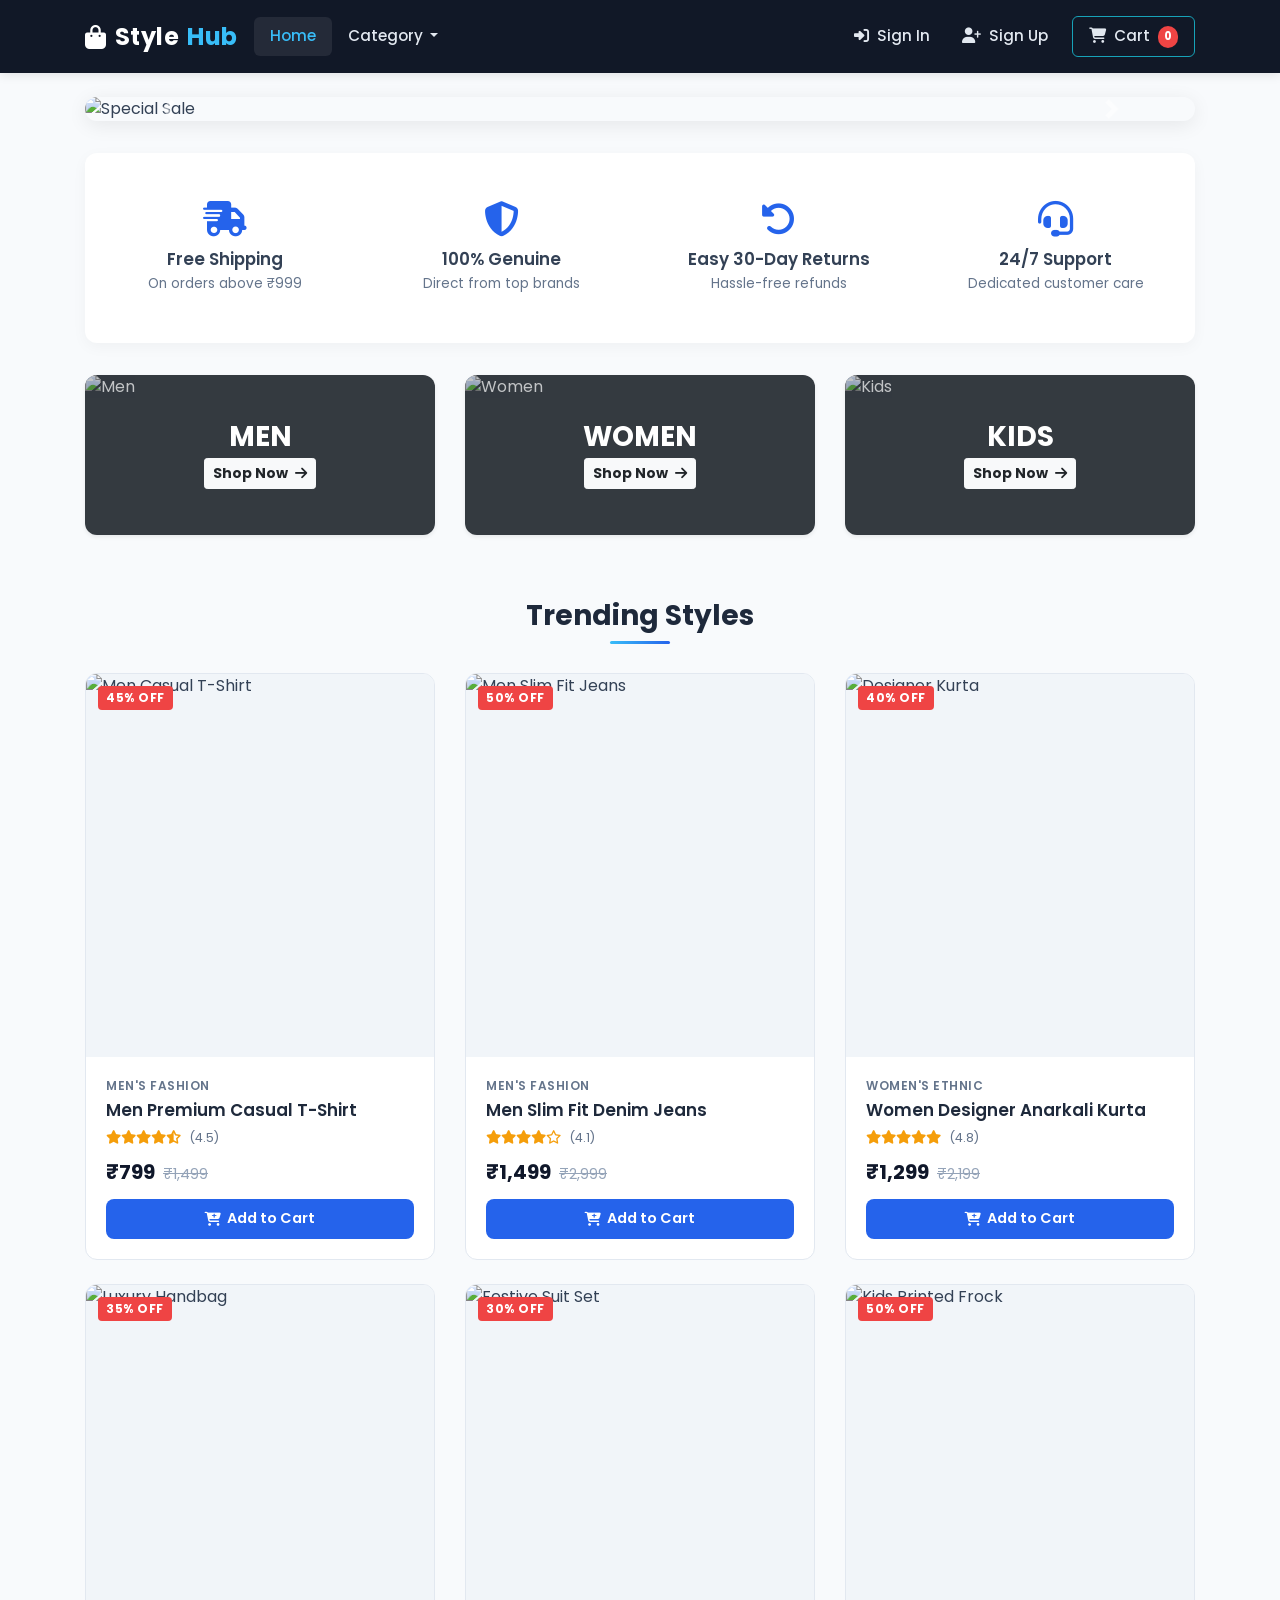
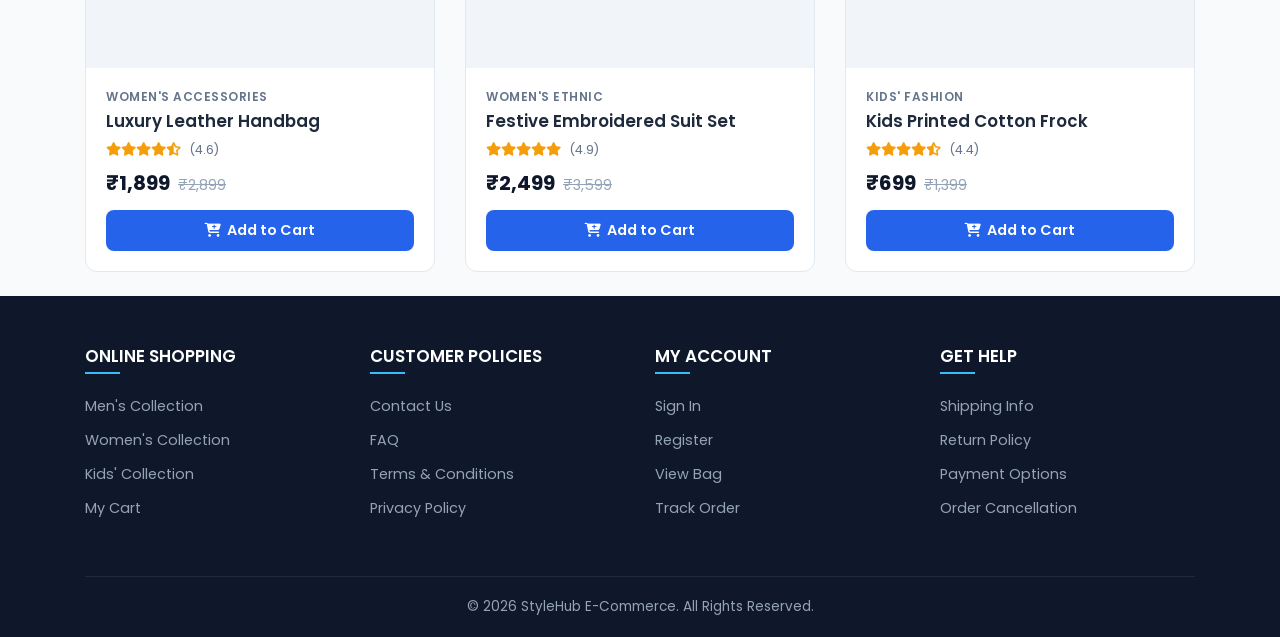
==== index.html @ 983b9513 "Fix e-commerce UI, responsive layout, navigation, modals, and add functional shopping cart" ====
<!DOCTYPE html>
<html lang="en">
<head>
  <meta charset="UTF-8">
  <meta http-equiv="X-UA-Compatible" content="IE=edge">
  <meta name="viewport" content="width=device-width, initial-scale=1.0">
  <title>StyleHub | Online Fashion Store</title>

  <!-- Google Fonts & Font Awesome -->
  <link href="https://fonts.googleapis.com/css2?family=Poppins:wght@300;400;500;600;700&display=swap" rel="stylesheet">
  <link rel="stylesheet" href="https://cdnjs.cloudflare.com/ajax/libs/font-awesome/6.4.0/css/all.min.css">
  
  <!-- Bootstrap 4 CSS -->
  <link rel="stylesheet" href="https://maxcdn.bootstrapcdn.com/bootstrap/4.5.2/css/bootstrap.min.css">
  
  <!-- Custom CSS -->
  <link rel="stylesheet" href="ecommerce.css">
</head>
<body>

  <!-- Navigation Bar -->
  <header>
    <nav class="navbar navbar-expand-lg navbar-dark bg-dark sticky-top">
      <div class="container">
        <a class="navbar-brand" href="index.html">
          <i class="fas fa-shopping-bag"></i> Style<span>Hub</span>
        </a>
        
        <button class="navbar-toggler" type="button" data-toggle="collapse" data-target="#collapsibleNavbar">
          <span class="navbar-toggler-icon"></span>
        </button>

        <div class="collapse navbar-collapse" id="collapsibleNavbar">
          <ul class="navbar-nav mr-auto">
            <li class="nav-item active">
              <a class="nav-link" href="index.html">Home</a>
            </li>
            <li class="nav-item dropdown">
              <a class="nav-link dropdown-toggle" href="#" id="categoryDropdown" role="button" data-toggle="dropdown" aria-haspopup="true" aria-expanded="false">
                Category
              </a>
              <div class="dropdown-menu" aria-labelledby="categoryDropdown">
                <a class="dropdown-item" href="men.html"><i class="fas fa-male mr-2"></i> Men's Collection</a>
                <a class="dropdown-item" href="women.html"><i class="fas fa-female mr-2"></i> Women's Collection</a>
                <a class="dropdown-item" href="kids.html"><i class="fas fa-child mr-2"></i> Kids' Collection</a>
              </div>
            </li>
          </ul>

          <ul class="navbar-nav ml-auto align-items-center" id="nav-auth-links">
            <li class="nav-item">
              <a class="nav-link" href="#" data-toggle="modal" data-target="#signInModal">
                <i class="fas fa-sign-in-alt mr-1"></i> Sign In
              </a>
            </li>
            <li class="nav-item">
              <a class="nav-link" href="#" data-toggle="modal" data-target="#signUpModal">
                <i class="fas fa-user-plus mr-1"></i> Sign Up
              </a>
            </li>
            <li class="nav-item">
              <a class="nav-link btn btn-outline-info text-white ml-lg-2 px-3 py-1" href="cart.html">
                <i class="fas fa-shopping-cart mr-1"></i> Cart
                <span class="cart-badge cart-badge-count">0</span>
              </a>
            </li>
          </ul>
        </div>
      </div>
    </nav>
  </header>

  <main class="container mt-4">
    <!-- Hero Carousel -->
    <div id="heroCarousel" class="carousel slide" data-ride="carousel" data-interval="3500">
      <ol class="carousel-indicators">
        <li data-target="#heroCarousel" data-slide-to="0" class="active"></li>
        <li data-target="#heroCarousel" data-slide-to="1"></li>
        <li data-target="#heroCarousel" data-slide-to="2"></li>
      </ol>
      <div class="carousel-inner">
        <div class="carousel-item active">
          <img src="https://images.puma.com/image/upload/q_auto,f_auto,w_1440/regional/~regional~IND~others~KOP~Sep+2022~Birthday+Bash+Final~Edited~MicrosoftTeams-image+%2830%29.png/fmt/jpg/fmt/png" class="d-block w-100" alt="Special Sale">
        </div>
        <div class="carousel-item">
          <img src="https://images.puma.com/image/upload/q_auto,f_auto,w_1440/regional/~regional~IND~others~KOP~Sep+2022~Birthday+Bash+Final~Edited~MicrosoftTeams-image+%2829%29.png/fmt/jpg/fmt/png" class="d-block w-100" alt="Athletic Fashion">
        </div>
        <div class="carousel-item">
          <img src="https://imagescdn.allensolly.com/img/app/shopmedia/production/2/2-40-11058.jpg?w=1903.75&auto=format" class="d-block w-100" alt="Trend Collection">
        </div>
      </div>
      <a class="carousel-control-prev" href="#heroCarousel" role="button" data-slide="prev">
        <span class="carousel-control-prev-icon" aria-hidden="true"></span>
        <span class="sr-only">Previous</span>
      </a>
      <a class="carousel-control-next" href="#heroCarousel" role="button" data-slide="next">
        <span class="carousel-control-next-icon" aria-hidden="true"></span>
        <span class="sr-only">Next</span>
      </a>
    </div>

    <!-- Value Propositions Banner -->
    <div class="features-section">
      <div class="row">
        <div class="col-md-3 col-6 feature-box">
          <i class="fas fa-truck-fast"></i>
          <h5>Free Shipping</h5>
          <p>On orders above ₹999</p>
        </div>
        <div class="col-md-3 col-6 feature-box">
          <i class="fas fa-shield-alt"></i>
          <h5>100% Genuine</h5>
          <p>Direct from top brands</p>
        </div>
        <div class="col-md-3 col-6 feature-box">
          <i class="fas fa-rotate-left"></i>
          <h5>Easy 30-Day Returns</h5>
          <p>Hassle-free refunds</p>
        </div>
        <div class="col-md-3 col-6 feature-box">
          <i class="fas fa-headset"></i>
          <h5>24/7 Support</h5>
          <p>Dedicated customer care</p>
        </div>
      </div>
    </div>

    <!-- Featured Categories Quick Nav -->
    <div class="row mb-5">
      <div class="col-md-4 mb-3">
        <a href="men.html" class="text-decoration-none">
          <div class="card bg-dark text-white border-0 shadow-sm overflow-hidden" style="border-radius: 12px; height: 160px;">
            <img src="https://assets.tatacliq.com/medias/sys_master/images/44162893086750.jpg" class="card-img" style="opacity: 0.7; height: 100%; object-fit: cover;" alt="Men">
            <div class="card-img-overlay d-flex flex-column justify-content-center align-items-center">
              <h3 class="card-title font-weight-bold mb-1">MEN</h3>
              <span class="btn btn-sm btn-light font-weight-bold">Shop Now <i class="fas fa-arrow-right ml-1"></i></span>
            </div>
          </div>
        </a>
      </div>
      <div class="col-md-4 mb-3">
        <a href="women.html" class="text-decoration-none">
          <div class="card bg-dark text-white border-0 shadow-sm overflow-hidden" style="border-radius: 12px; height: 160px;">
            <img src="https://assets.tatacliq.com/medias/sys_master/images/44163800596510.jpg" class="card-img" style="opacity: 0.7; height: 100%; object-fit: cover;" alt="Women">
            <div class="card-img-overlay d-flex flex-column justify-content-center align-items-center">
              <h3 class="card-title font-weight-bold mb-1">WOMEN</h3>
              <span class="btn btn-sm btn-light font-weight-bold">Shop Now <i class="fas fa-arrow-right ml-1"></i></span>
            </div>
          </div>
        </a>
      </div>
      <div class="col-md-4 mb-3">
        <a href="kids.html" class="text-decoration-none">
          <div class="card bg-dark text-white border-0 shadow-sm overflow-hidden" style="border-radius: 12px; height: 160px;">
            <img src="https://assets.tatacliq.com/medias/sys_master/images/33432657461278.jpg" class="card-img" style="opacity: 0.7; height: 100%; object-fit: cover;" alt="Kids">
            <div class="card-img-overlay d-flex flex-column justify-content-center align-items-center">
              <h3 class="card-title font-weight-bold mb-1">KIDS</h3>
              <span class="btn btn-sm btn-light font-weight-bold">Shop Now <i class="fas fa-arrow-right ml-1"></i></span>
            </div>
          </div>
        </a>
      </div>
    </div>

    <!-- Featured Products Section -->
    <h2 class="section-title">Trending Styles</h2>
    
    <div class="row">
      <!-- Product 1 -->
      <div class="col-xl-4 col-md-6 col-12 mb-4">
        <div class="product-card" data-id="p1" data-name="Men Premium Casual T-Shirt" data-price="799" data-category="Men's Wear" data-image="https://assets.tatacliq.com/medias/sys_master/images/44163887595550.jpg">
          <div class="product-img-wrap">
            <span class="discount-badge">45% OFF</span>
            <img src="https://assets.tatacliq.com/medias/sys_master/images/44163887595550.jpg" alt="Men Casual T-Shirt">
          </div>
          <div class="card-body">
            <div class="product-category">Men's Fashion</div>
            <h5 class="product-title">Men Premium Casual T-Shirt</h5>
            <div class="product-rating">
              <i class="fas fa-star"></i><i class="fas fa-star"></i><i class="fas fa-star"></i><i class="fas fa-star"></i><i class="fas fa-star-half-alt"></i>
              <span class="rating-count">(4.5)</span>
            </div>
            <div class="price-wrap">
              <span class="price-current">₹799</span>
              <span class="price-original">₹1,499</span>
            </div>
            <button class="btn-add-cart">
              <i class="fas fa-cart-plus"></i> Add to Cart
            </button>
          </div>
        </div>
      </div>

      <!-- Product 2 -->
      <div class="col-xl-4 col-md-6 col-12 mb-4">
        <div class="product-card" data-id="p2" data-name="Men Slim Fit Denim Jeans" data-price="1499" data-category="Men's Wear" data-image="https://assets.tatacliq.com/medias/sys_master/images/34539326275614.jpg">
          <div class="product-img-wrap">
            <span class="discount-badge">50% OFF</span>
            <img src="https://assets.tatacliq.com/medias/sys_master/images/34539326275614.jpg" alt="Men Slim Fit Jeans">
          </div>
          <div class="card-body">
            <div class="product-category">Men's Fashion</div>
            <h5 class="product-title">Men Slim Fit Denim Jeans</h5>
            <div class="product-rating">
              <i class="fas fa-star"></i><i class="fas fa-star"></i><i class="fas fa-star"></i><i class="fas fa-star"></i><i class="far fa-star"></i>
              <span class="rating-count">(4.1)</span>
            </div>
            <div class="price-wrap">
              <span class="price-current">₹1,499</span>
              <span class="price-original">₹2,999</span>
            </div>
            <button class="btn-add-cart">
              <i class="fas fa-cart-plus"></i> Add to Cart
            </button>
          </div>
        </div>
      </div>

      <!-- Product 3 -->
      <div class="col-xl-4 col-md-6 col-12 mb-4">
        <div class="product-card" data-id="p3" data-name="Women Designer Anarkali Kurta" data-price="1299" data-category="Women's Wear" data-image="https://assets.tatacliq.com/medias/sys_master/images/44144008265758.jpg">
          <div class="product-img-wrap">
            <span class="discount-badge">40% OFF</span>
            <img src="https://assets.tatacliq.com/medias/sys_master/images/44144008265758.jpg" alt="Designer Kurta">
          </div>
          <div class="card-body">
            <div class="product-category">Women's Ethnic</div>
            <h5 class="product-title">Women Designer Anarkali Kurta</h5>
            <div class="product-rating">
              <i class="fas fa-star"></i><i class="fas fa-star"></i><i class="fas fa-star"></i><i class="fas fa-star"></i><i class="fas fa-star"></i>
              <span class="rating-count">(4.8)</span>
            </div>
            <div class="price-wrap">
              <span class="price-current">₹1,299</span>
              <span class="price-original">₹2,199</span>
            </div>
            <button class="btn-add-cart">
              <i class="fas fa-cart-plus"></i> Add to Cart
            </button>
          </div>
        </div>
      </div>

      <!-- Product 4 -->
      <div class="col-xl-4 col-md-6 col-12 mb-4">
        <div class="product-card" data-id="p4" data-name="Luxury Leather Handbag" data-price="1899" data-category="Accessories" data-image="https://assets.tatacliq.com/medias/sys_master/images/44144009379870.jpg">
          <div class="product-img-wrap">
            <span class="discount-badge">35% OFF</span>
            <img src="https://assets.tatacliq.com/medias/sys_master/images/44144009379870.jpg" alt="Luxury Handbag">
          </div>
          <div class="card-body">
            <div class="product-category">Women's Accessories</div>
            <h5 class="product-title">Luxury Leather Handbag</h5>
            <div class="product-rating">
              <i class="fas fa-star"></i><i class="fas fa-star"></i><i class="fas fa-star"></i><i class="fas fa-star"></i><i class="fas fa-star-half-alt"></i>
              <span class="rating-count">(4.6)</span>
            </div>
            <div class="price-wrap">
              <span class="price-current">₹1,899</span>
              <span class="price-original">₹2,899</span>
            </div>
            <button class="btn-add-cart">
              <i class="fas fa-cart-plus"></i> Add to Cart
            </button>
          </div>
        </div>
      </div>

      <!-- Product 5 -->
      <div class="col-xl-4 col-md-6 col-12 mb-4">
        <div class="product-card" data-id="p5" data-name="Festive Embroidered Suit Set" data-price="2499" data-category="Women's Wear" data-image="https://assets.tatacliq.com/medias/sys_master/images/44144005677086.jpg">
          <div class="product-img-wrap">
            <span class="discount-badge">30% OFF</span>
            <img src="https://assets.tatacliq.com/medias/sys_master/images/44144005677086.jpg" alt="Festive Suit Set">
          </div>
          <div class="card-body">
            <div class="product-category">Women's Ethnic</div>
            <h5 class="product-title">Festive Embroidered Suit Set</h5>
            <div class="product-rating">
              <i class="fas fa-star"></i><i class="fas fa-star"></i><i class="fas fa-star"></i><i class="fas fa-star"></i><i class="fas fa-star"></i>
              <span class="rating-count">(4.9)</span>
            </div>
            <div class="price-wrap">
              <span class="price-current">₹2,499</span>
              <span class="price-original">₹3,599</span>
            </div>
            <button class="btn-add-cart">
              <i class="fas fa-cart-plus"></i> Add to Cart
            </button>
          </div>
        </div>
      </div>

      <!-- Product 6 -->
      <div class="col-xl-4 col-md-6 col-12 mb-4">
        <div class="product-card" data-id="p6" data-name="Kids Printed Cotton Frock" data-price="699" data-category="Kids' Wear" data-image="https://assets.tatacliq.com/medias/sys_master/images/33432658640926.jpeg">
          <div class="product-img-wrap">
            <span class="discount-badge">50% OFF</span>
            <img src="https://assets.tatacliq.com/medias/sys_master/images/33432658640926.jpeg" alt="Kids Printed Frock">
          </div>
          <div class="card-body">
            <div class="product-category">Kids' Fashion</div>
            <h5 class="product-title">Kids Printed Cotton Frock</h5>
            <div class="product-rating">
              <i class="fas fa-star"></i><i class="fas fa-star"></i><i class="fas fa-star"></i><i class="fas fa-star"></i><i class="fas fa-star-half-alt"></i>
              <span class="rating-count">(4.4)</span>
            </div>
            <div class="price-wrap">
              <span class="price-current">₹699</span>
              <span class="price-original">₹1,399</span>
            </div>
            <button class="btn-add-cart">
              <i class="fas fa-cart-plus"></i> Add to Cart
            </button>
          </div>
        </div>
      </div>
    </div>
  </main>

  <!-- Sign In Modal -->
  <div class="modal fade" id="signInModal" tabindex="-1" role="dialog" aria-labelledby="signInModalLabel" aria-hidden="true">
    <div class="modal-dialog modal-dialog-centered" role="document">
      <div class="modal-content">
        <div class="modal-header">
          <h5 class="modal-title" id="signInModalLabel"><i class="fas fa-user-lock mr-2"></i>Sign In to StyleHub</h5>
          <button type="button" class="close text-white" data-dismiss="modal" aria-label="Close">
            <span aria-hidden="true">&times;</span>
          </button>
        </div>
        <div class="modal-body">
          <form onsubmit="handleSignIn(event)">
            <div class="form-group">
              <label for="signInEmail" class="font-weight-500">Email Address</label>
              <input type="email" class="form-control" id="signInEmail" placeholder="Enter your email" required>
            </div>
            <div class="form-group">
              <label for="signInPassword" class="font-weight-500">Password</label>
              <input type="password" class="form-control" id="signInPassword" placeholder="Enter password" required>
            </div>
            <button type="submit" class="btn btn-primary btn-block font-weight-bold py-2 mt-4">
              Sign In
            </button>
          </form>
        </div>
        <div class="modal-footer justify-content-center">
          <p class="mb-0 text-muted small">Don't have an account? <a href="#" data-dismiss="modal" data-toggle="modal" data-target="#signUpModal">Sign Up</a></p>
        </div>
      </div>
    </div>
  </div>

  <!-- Sign Up Modal -->
  <div class="modal fade" id="signUpModal" tabindex="-1" role="dialog" aria-labelledby="signUpModalLabel" aria-hidden="true">
    <div class="modal-dialog modal-dialog-centered" role="document">
      <div class="modal-content">
        <div class="modal-header">
          <h5 class="modal-title" id="signUpModalLabel"><i class="fas fa-user-plus mr-2"></i>Create StyleHub Account</h5>
          <button type="button" class="close text-white" data-dismiss="modal" aria-label="Close">
            <span aria-hidden="true">&times;</span>
          </button>
        </div>
        <div class="modal-body">
          <form onsubmit="handleSignUp(event)">
            <div class="form-group">
              <label for="signUpName" class="font-weight-500">Full Name</label>
              <input type="text" class="form-control" id="signUpName" placeholder="Enter your full name" required>
            </div>
            <div class="form-group">
              <label for="signUpEmail" class="font-weight-500">Email Address</label>
              <input type="email" class="form-control" id="signUpEmail" placeholder="Enter your email" required>
            </div>
            <div class="form-group">
              <label for="signUpPassword" class="font-weight-500">Password</label>
              <input type="password" class="form-control" id="signUpPassword" placeholder="Create password" required>
            </div>
            <button type="submit" class="btn btn-primary btn-block font-weight-bold py-2 mt-4">
              Create Account
            </button>
          </form>
        </div>
        <div class="modal-footer justify-content-center">
          <p class="mb-0 text-muted small">Already have an account? <a href="#" data-dismiss="modal" data-toggle="modal" data-target="#signInModal">Sign In</a></p>
        </div>
      </div>
    </div>
  </div>

  <!-- Footer -->
  <footer class="footer">
    <div class="container">
      <div class="row">
        <div class="col-lg-3 col-md-6 footer-col">
          <h4>ONLINE SHOPPING</h4>
          <ul>
            <li><a href="men.html">Men's Collection</a></li>
            <li><a href="women.html">Women's Collection</a></li>
            <li><a href="kids.html">Kids' Collection</a></li>
            <li><a href="cart.html">My Cart</a></li>
          </ul>
        </div>
        <div class="col-lg-3 col-md-6 footer-col">
          <h4>CUSTOMER POLICIES</h4>
          <ul>
            <li><a href="#">Contact Us</a></li>
            <li><a href="#">FAQ</a></li>
            <li><a href="#">Terms & Conditions</a></li>
            <li><a href="#">Privacy Policy</a></li>
          </ul>
        </div>
        <div class="col-lg-3 col-md-6 footer-col">
          <h4>MY ACCOUNT</h4>
          <ul>
            <li><a href="#" data-toggle="modal" data-target="#signInModal">Sign In</a></li>
            <li><a href="#" data-toggle="modal" data-target="#signUpModal">Register</a></li>
            <li><a href="cart.html">View Bag</a></li>
            <li><a href="#">Track Order</a></li>
          </ul>
        </div>
        <div class="col-lg-3 col-md-6 footer-col">
          <h4>GET HELP</h4>
          <ul>
            <li><a href="#">Shipping Info</a></li>
            <li><a href="#">Return Policy</a></li>
            <li><a href="#">Payment Options</a></li>
            <li><a href="#">Order Cancellation</a></li>
          </ul>
        </div>
      </div>
      <div class="footer-bottom">
        <p class="mb-0">&copy; 2026 StyleHub E-Commerce. All Rights Reserved.</p>
      </div>
    </div>
  </footer>

  <!-- Scripts -->
  <script src="https://ajax.googleapis.com/ajax/libs/jquery/3.5.1/jquery.min.js"></script>
  <script src="https://cdnjs.cloudflare.com/ajax/libs/popper.js/1.16.0/umd/popper.min.js"></script>
  <script src="https://maxcdn.bootstrapcdn.com/bootstrap/4.5.2/js/bootstrap.min.js"></script>
  <script src="ecommerce.js"></script>
</body>
</html>
---- ecommerce.css ----
/* Google Fonts */
@import url('https://fonts.googleapis.com/css2?family=Poppins:wght@300;400;500;600;700&display=swap');

:root {
    --primary: #1e293b;
    --primary-hover: #0f172a;
    --accent: #2563eb;
    --accent-hover: #1d4ed8;
    --secondary: #64748b;
    --light-bg: #f8fafc;
    --card-border: #e2e8f0;
    --success: #10b981;
    --danger: #ef4444;
    --warning: #f59e0b;
}

* {
    margin: 0;
    padding: 0;
    box-sizing: border-box;
}

body {
    font-family: 'Poppins', sans-serif;
    background-color: var(--light-bg);
    color: #334155;
    min-height: 100vh;
    display: flex;
    flex-direction: column;
}

main {
    flex: 1 0 auto;
}

/* Navbar */
.navbar {
    padding: 0.85rem 1.5rem;
    box-shadow: 0 2px 10px rgba(0, 0, 0, 0.1);
    background-color: #111827 !important;
}

.navbar-brand {
    font-weight: 700;
    font-size: 1.5rem;
    letter-spacing: 0.5px;
    color: #ffffff !important;
    display: flex;
    align-items: center;
    gap: 8px;
}

.navbar-brand span {
    color: #38bdf8;
}

.navbar-nav .nav-link {
    font-size: 0.95rem;
    font-weight: 500;
    padding: 0.5rem 1rem !important;
    border-radius: 6px;
    transition: all 0.2s ease-in-out;
    color: #e2e8f0 !important;
}

.navbar-nav .nav-link:hover,
.navbar-nav .nav-item.active .nav-link {
    color: #38bdf8 !important;
    background-color: rgba(255, 255, 255, 0.08);
}

.dropdown-menu {
    border: none;
    box-shadow: 0 10px 25px rgba(0, 0, 0, 0.15);
    border-radius: 8px;
    padding: 0.5rem 0;
}

.dropdown-item {
    font-weight: 500;
    padding: 0.6rem 1.5rem;
    transition: background 0.2s;
}

.dropdown-item:hover {
    background-color: #f1f5f9;
    color: var(--accent);
}

/* Cart Badge */
.cart-badge {
    background-color: #ef4444;
    color: white;
    font-size: 0.72rem;
    font-weight: 700;
    padding: 2px 6px;
    border-radius: 50px;
    margin-left: 4px;
    vertical-align: middle;
}

/* Hero Carousel */
.carousel {
    border-radius: 12px;
    overflow: hidden;
    box-shadow: 0 4px 20px rgba(0, 0, 0, 0.08);
    margin-bottom: 2rem;
}

.carousel-inner img {
    width: 100%;
    max-height: 480px;
    object-fit: cover;
}

/* Section Titles */
.section-title {
    font-weight: 700;
    font-size: 1.75rem;
    color: var(--primary);
    position: relative;
    padding-bottom: 12px;
    margin-bottom: 1.8rem;
    text-align: center;
}

.section-title::after {
    content: '';
    position: absolute;
    bottom: 0;
    left: 50%;
    transform: translateX(-50%);
    width: 60px;
    height: 3px;
    background: linear-gradient(90deg, #38bdf8, var(--accent));
    border-radius: 2px;
}

/* Category Banner */
.category-banner {
    border-radius: 12px;
    overflow: hidden;
    margin-bottom: 2rem;
    box-shadow: 0 4px 15px rgba(0, 0, 0, 0.06);
}

.category-banner img {
    width: 100%;
    max-height: 360px;
    object-fit: cover;
}

/* Product Cards */
.product-card {
    background: #ffffff;
    border-radius: 12px;
    border: 1px solid var(--card-border);
    overflow: hidden;
    transition: all 0.3s cubic-bezier(0.165, 0.84, 0.44, 1);
    height: 100%;
    display: flex;
    flex-direction: column;
    position: relative;
}

.product-card:hover {
    transform: translateY(-6px);
    box-shadow: 0 12px 28px rgba(0, 0, 0, 0.1);
    border-color: #cbd5e1;
}

.product-img-wrap {
    position: relative;
    width: 100%;
    padding-top: 110%;
    overflow: hidden;
    background-color: #f1f5f9;
}

.product-img-wrap img {
    position: absolute;
    top: 0;
    left: 0;
    width: 100%;
    height: 100%;
    object-fit: cover;
    transition: transform 0.4s ease;
}

.product-card:hover .product-img-wrap img {
    transform: scale(1.05);
}

.discount-badge {
    position: absolute;
    top: 12px;
    left: 12px;
    background-color: var(--danger);
    color: white;
    font-size: 0.75rem;
    font-weight: 700;
    padding: 3px 8px;
    border-radius: 4px;
    text-transform: uppercase;
    letter-spacing: 0.5px;
    z-index: 2;
}

.product-card .card-body {
    padding: 1.25rem;
    display: flex;
    flex-direction: column;
    flex-grow: 1;
}

.product-category {
    font-size: 0.75rem;
    color: var(--secondary);
    text-transform: uppercase;
    font-weight: 600;
    letter-spacing: 0.5px;
    margin-bottom: 4px;
}

.product-title {
    font-size: 1.05rem;
    font-weight: 600;
    color: #1e293b;
    margin-bottom: 6px;
    line-height: 1.4;
    white-space: nowrap;
    overflow: hidden;
    text-overflow: ellipsis;
}

.product-rating {
    font-size: 0.85rem;
    color: #f59e0b;
    margin-bottom: 8px;
}

.product-rating .rating-count {
    color: var(--secondary);
    font-size: 0.8rem;
    margin-left: 4px;
}

.price-wrap {
    display: flex;
    align-items: baseline;
    gap: 8px;
    margin-top: auto;
    margin-bottom: 12px;
}

.price-current {
    font-size: 1.25rem;
    font-weight: 700;
    color: #0f172a;
}

.price-original {
    font-size: 0.9rem;
    color: #94a3b8;
    text-decoration: line-through;
}

.btn-add-cart {
    background-color: var(--accent);
    color: white;
    border: none;
    border-radius: 8px;
    padding: 0.6rem 1rem;
    font-weight: 600;
    font-size: 0.9rem;
    transition: all 0.2s ease;
    width: 100%;
    display: flex;
    align-items: center;
    justify-content: center;
    gap: 6px;
}

.btn-add-cart:hover {
    background-color: var(--accent-hover);
    color: white;
    transform: translateY(-1px);
}

.btn-add-cart.added {
    background-color: var(--success);
}

/* Features Banner */
.features-section {
    background: white;
    border-radius: 12px;
    padding: 2rem 1rem;
    margin: 2rem 0;
    box-shadow: 0 4px 15px rgba(0, 0, 0, 0.04);
}

.feature-box {
    text-align: center;
    padding: 1rem;
}

.feature-box i {
    font-size: 2.2rem;
    color: var(--accent);
    margin-bottom: 0.8rem;
}

.feature-box h5 {
    font-weight: 600;
    font-size: 1.05rem;
    margin-bottom: 0.3rem;
}

.feature-box p {
    font-size: 0.85rem;
    color: var(--secondary);
    margin-bottom: 0;
}

/* Cart Page Styles */
.cart-container {
    max-width: 1140px;
    margin: 2rem auto;
    padding: 0 15px;
}

.cart-item-card {
    background: white;
    border-radius: 10px;
    border: 1px solid var(--card-border);
    padding: 1rem;
    margin-bottom: 1rem;
    display: flex;
    align-items: center;
    gap: 1.2rem;
    transition: box-shadow 0.2s;
}

.cart-item-card:hover {
    box-shadow: 0 4px 12px rgba(0, 0, 0, 0.05);
}

.cart-item-img {
    width: 90px;
    height: 90px;
    border-radius: 8px;
    object-fit: cover;
    flex-shrink: 0;
}

.cart-item-info {
    flex-grow: 1;
}

.cart-item-title {
    font-weight: 600;
    font-size: 1.05rem;
    margin-bottom: 4px;
}

.cart-item-price {
    font-weight: 700;
    color: var(--accent);
}

.quantity-controls {
    display: flex;
    align-items: center;
    gap: 8px;
    margin-top: 6px;
}

.quantity-btn {
    width: 28px;
    height: 28px;
    border-radius: 6px;
    border: 1px solid var(--card-border);
    background: #f8fafc;
    font-weight: 600;
    display: flex;
    align-items: center;
    justify-content: center;
    cursor: pointer;
    transition: all 0.2s;
}

.quantity-btn:hover {
    background: #e2e8f0;
}

.quantity-val {
    font-weight: 600;
    min-width: 24px;
    text-align: center;
}

.btn-remove-item {
    color: var(--danger);
    background: none;
    border: none;
    cursor: pointer;
    font-size: 1.1rem;
    padding: 6px;
    border-radius: 6px;
    transition: background 0.2s;
}

.btn-remove-item:hover {
    background: #fee2e2;
}

.order-summary-card {
    background: white;
    border-radius: 10px;
    border: 1px solid var(--card-border);
    padding: 1.5rem;
    position: sticky;
    top: 20px;
}

.order-summary-row {
    display: flex;
    justify-content: space-between;
    margin-bottom: 0.75rem;
    font-size: 0.95rem;
    color: #475569;
}

.order-summary-row.total-row {
    font-weight: 700;
    font-size: 1.2rem;
    color: #0f172a;
    border-top: 1px dashed var(--card-border);
    padding-top: 0.75rem;
    margin-top: 0.75rem;
}

.btn-checkout {
    background: linear-gradient(135deg, #2563eb, #1d4ed8);
    color: white;
    font-weight: 600;
    border-radius: 8px;
    padding: 0.8rem;
    width: 100%;
    border: none;
    margin-top: 1rem;
    transition: opacity 0.2s;
}

.btn-checkout:hover {
    opacity: 0.95;
    color: white;
}

/* Empty Cart State */
.empty-cart-box {
    background-color: #ffffff;
    border-radius: 16px;
    padding: 3rem 1.5rem;
    text-align: center;
    box-shadow: 0 4px 20px rgba(0, 0, 0, 0.05);
    max-width: 600px;
    margin: 2rem auto;
}

.empty-cart-box img {
    width: 140px;
    margin-bottom: 1.5rem;
    opacity: 0.85;
}

.empty-cart-box h3 {
    font-weight: 700;
    color: #1e293b;
    margin-bottom: 0.5rem;
}

.empty-cart-box p {
    color: var(--secondary);
    margin-bottom: 1.5rem;
}

/* Modals */
.modal-content {
    border-radius: 12px;
    border: none;
    box-shadow: 0 15px 35px rgba(0, 0, 0, 0.2);
    overflow: hidden;
}

.modal-header {
    background: linear-gradient(135deg, #111827, #1e293b);
    color: white;
    padding: 1.25rem 1.5rem;
    border-bottom: none;
}

.modal-header .modal-title {
    font-weight: 600;
    font-size: 1.2rem;
}

.modal-header .close {
    color: white;
    text-shadow: none;
    opacity: 0.8;
}

.modal-header .close:hover {
    opacity: 1;
}

.modal-body {
    padding: 1.75rem 1.5rem;
}

.modal-body .form-control {
    border-radius: 8px;
    padding: 0.65rem 0.9rem;
    font-size: 0.92rem;
    border: 1px solid #cbd5e1;
}

.modal-body .form-control:focus {
    border-color: var(--accent);
    box-shadow: 0 0 0 3px rgba(37, 99, 235, 0.15);
}

.modal-footer {
    border-top: 1px solid #f1f5f9;
    padding: 0.85rem 1.5rem;
}

/* Toast Notifications */
.custom-toast {
    position: fixed;
    bottom: 24px;
    right: 24px;
    background: #111827;
    color: white;
    padding: 12px 20px;
    border-radius: 8px;
    box-shadow: 0 8px 25px rgba(0, 0, 0, 0.25);
    display: flex;
    align-items: center;
    gap: 10px;
    z-index: 9999;
    opacity: 0;
    transform: translateY(20px);
    transition: all 0.3s ease;
    pointer-events: none;
}

.custom-toast.show {
    opacity: 1;
    transform: translateY(0);
}

/* Footer */
footer {
    background-color: #0f172a;
    color: #94a3b8;
    padding: 50px 0 20px 0;
    margin-top: auto;
}

.footer-col h4 {
    font-size: 1.05rem;
    color: #ffffff;
    font-weight: 600;
    margin-bottom: 20px;
    position: relative;
    padding-bottom: 8px;
}

.footer-col h4::after {
    content: '';
    position: absolute;
    left: 0;
    bottom: 0;
    width: 35px;
    height: 2px;
    background-color: #38bdf8;
}

.footer-col ul {
    list-style: none;
    padding-left: 0;
}

.footer-col ul li {
    margin-bottom: 10px;
}

.footer-col ul li a {
    font-size: 0.9rem;
    color: #94a3b8;
    text-decoration: none;
    transition: color 0.2s, padding-left 0.2s;
    display: inline-block;
}

.footer-col ul li a:hover {
    color: #38bdf8;
    padding-left: 4px;
}

.footer-bottom {
    border-top: 1px solid rgba(255, 255, 255, 0.08);
    margin-top: 40px;
    padding-top: 20px;
    text-align: center;
    font-size: 0.85rem;
}

/* Responsive adjustments */
@media (max-width: 991px) {
    .order-summary-card {
        margin-top: 2rem;
    }
}

@media (max-width: 767px) {
    .footer-col {
        margin-bottom: 30px;
    }
    .carousel-inner img {
        max-height: 260px;
    }
    .category-banner img {
        max-height: 200px;
    }
}
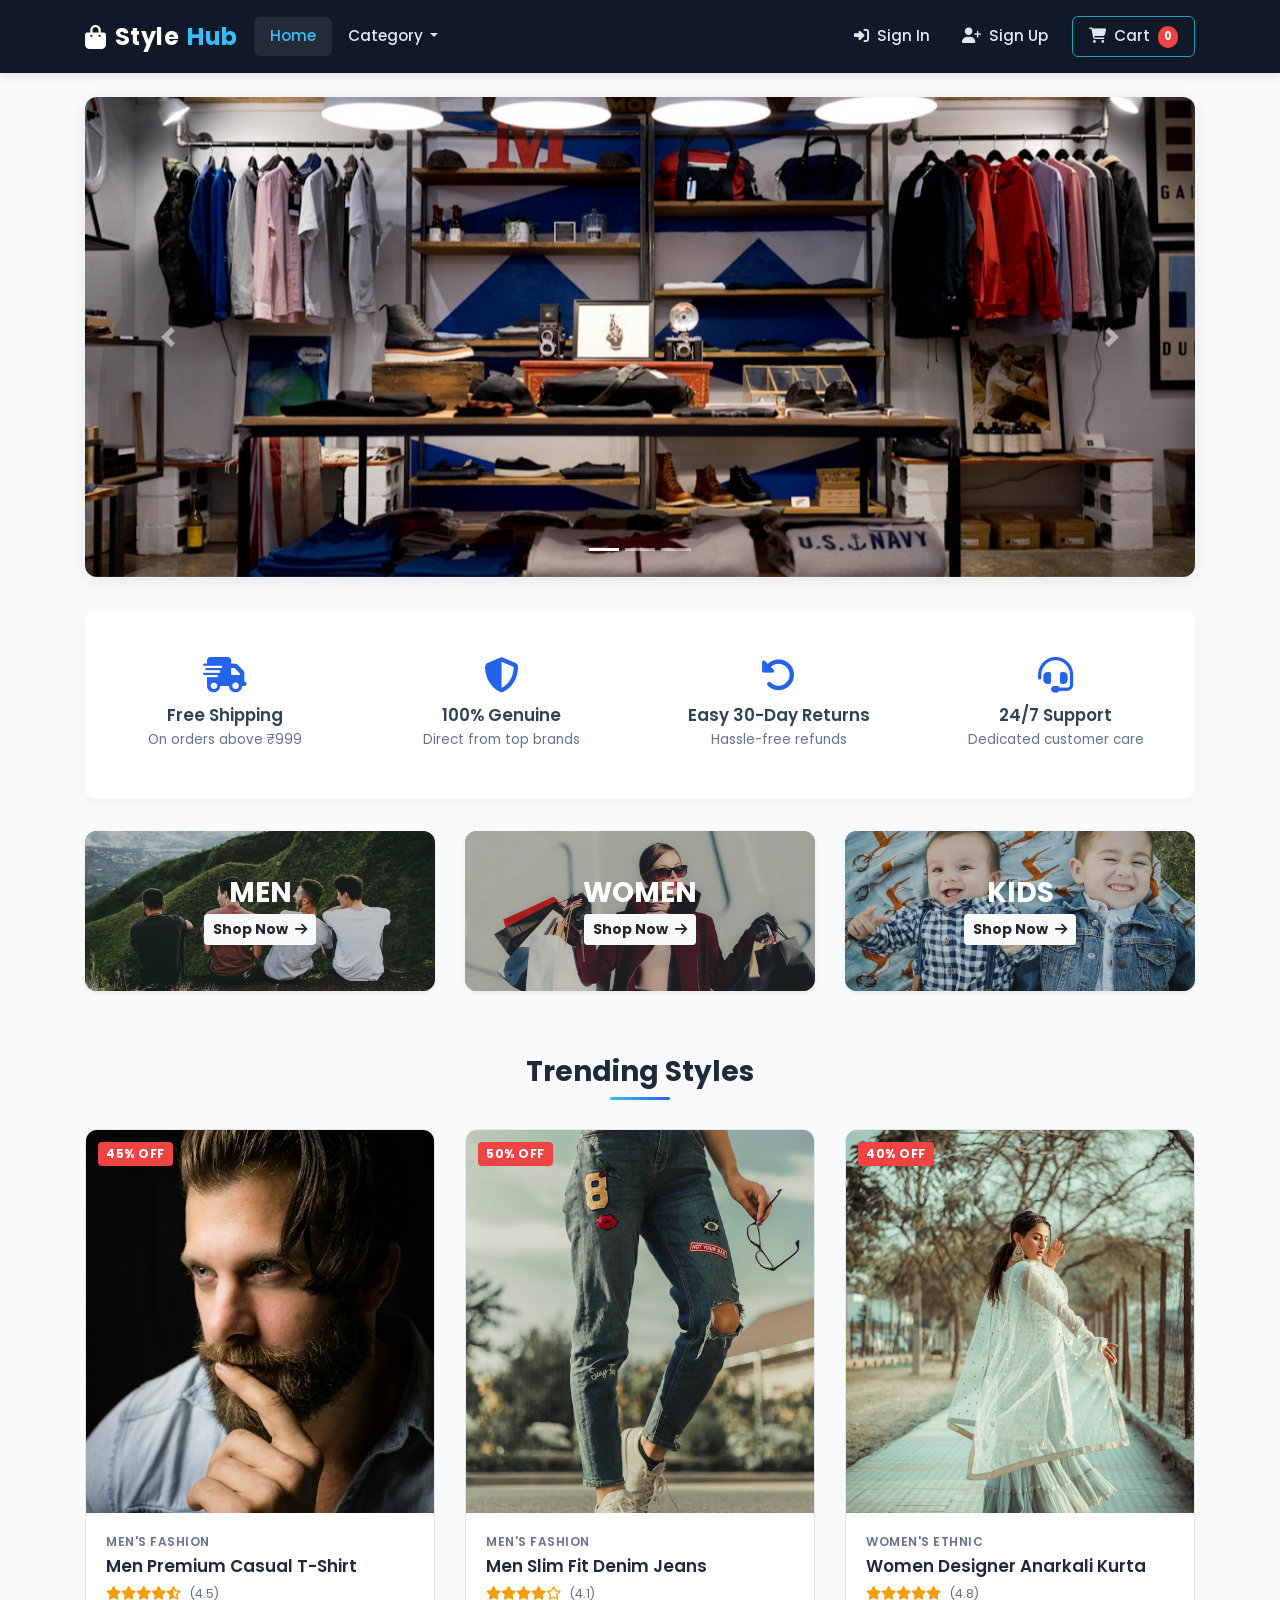
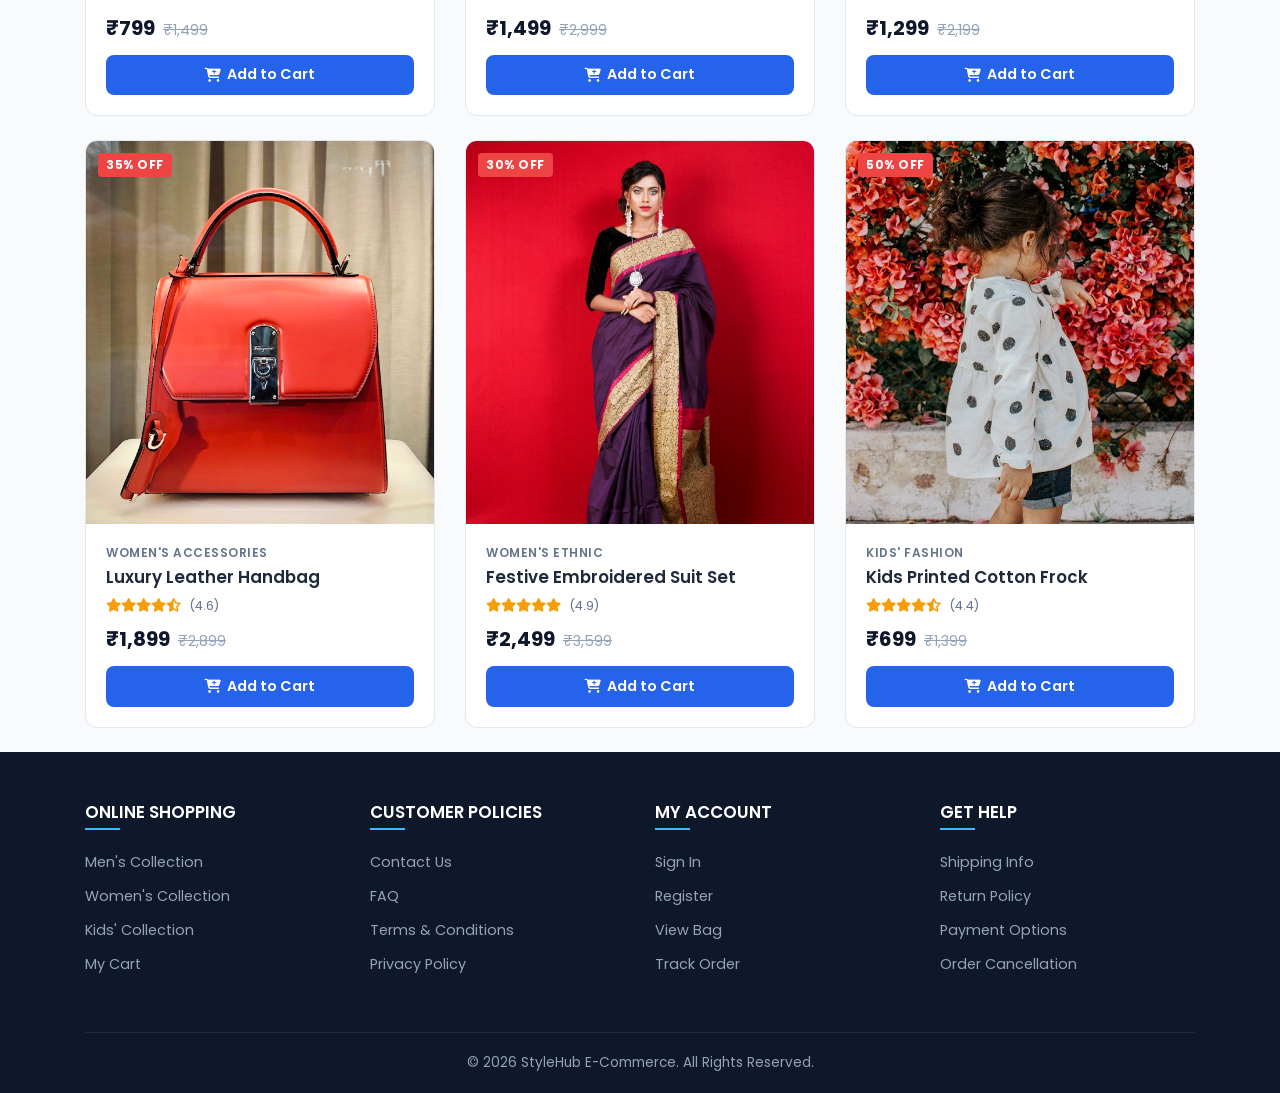
==== commit 27ba7aaf: "Add high quality local images and update all image references" ====
--- a/index.html
+++ b/index.html
@@ -80,13 +80,13 @@
       </ol>
       <div class="carousel-inner">
         <div class="carousel-item active">
-          <img src="https://images.puma.com/image/upload/q_auto,f_auto,w_1440/regional/~regional~IND~others~KOP~Sep+2022~Birthday+Bash+Final~Edited~MicrosoftTeams-image+%2830%29.png/fmt/jpg/fmt/png" class="d-block w-100" alt="Special Sale">
+          <img src="images/banner1.jpg" class="d-block w-100" alt="Special Sale">
         </div>
         <div class="carousel-item">
-          <img src="https://images.puma.com/image/upload/q_auto,f_auto,w_1440/regional/~regional~IND~others~KOP~Sep+2022~Birthday+Bash+Final~Edited~MicrosoftTeams-image+%2829%29.png/fmt/jpg/fmt/png" class="d-block w-100" alt="Athletic Fashion">
+          <img src="images/banner2.jpg" class="d-block w-100" alt="Athletic Fashion">
         </div>
         <div class="carousel-item">
-          <img src="https://imagescdn.allensolly.com/img/app/shopmedia/production/2/2-40-11058.jpg?w=1903.75&auto=format" class="d-block w-100" alt="Trend Collection">
+          <img src="images/banner3.jpg" class="d-block w-100" alt="Trend Collection">
         </div>
       </div>
       <a class="carousel-control-prev" href="#heroCarousel" role="button" data-slide="prev">
@@ -130,7 +130,7 @@
       <div class="col-md-4 mb-3">
         <a href="men.html" class="text-decoration-none">
           <div class="card bg-dark text-white border-0 shadow-sm overflow-hidden" style="border-radius: 12px; height: 160px;">
-            <img src="https://assets.tatacliq.com/medias/sys_master/images/44162893086750.jpg" class="card-img" style="opacity: 0.7; height: 100%; object-fit: cover;" alt="Men">
+            <img src="images/men_banner.jpg" class="card-img" style="opacity: 0.7; height: 100%; object-fit: cover;" alt="Men">
             <div class="card-img-overlay d-flex flex-column justify-content-center align-items-center">
               <h3 class="card-title font-weight-bold mb-1">MEN</h3>
               <span class="btn btn-sm btn-light font-weight-bold">Shop Now <i class="fas fa-arrow-right ml-1"></i></span>
@@ -141,7 +141,7 @@
       <div class="col-md-4 mb-3">
         <a href="women.html" class="text-decoration-none">
           <div class="card bg-dark text-white border-0 shadow-sm overflow-hidden" style="border-radius: 12px; height: 160px;">
-            <img src="https://assets.tatacliq.com/medias/sys_master/images/44163800596510.jpg" class="card-img" style="opacity: 0.7; height: 100%; object-fit: cover;" alt="Women">
+            <img src="images/women_banner.jpg" class="card-img" style="opacity: 0.7; height: 100%; object-fit: cover;" alt="Women">
             <div class="card-img-overlay d-flex flex-column justify-content-center align-items-center">
               <h3 class="card-title font-weight-bold mb-1">WOMEN</h3>
               <span class="btn btn-sm btn-light font-weight-bold">Shop Now <i class="fas fa-arrow-right ml-1"></i></span>
@@ -152,7 +152,7 @@
       <div class="col-md-4 mb-3">
         <a href="kids.html" class="text-decoration-none">
           <div class="card bg-dark text-white border-0 shadow-sm overflow-hidden" style="border-radius: 12px; height: 160px;">
-            <img src="https://assets.tatacliq.com/medias/sys_master/images/33432657461278.jpg" class="card-img" style="opacity: 0.7; height: 100%; object-fit: cover;" alt="Kids">
+            <img src="images/kids_banner.jpg" class="card-img" style="opacity: 0.7; height: 100%; object-fit: cover;" alt="Kids">
             <div class="card-img-overlay d-flex flex-column justify-content-center align-items-center">
               <h3 class="card-title font-weight-bold mb-1">KIDS</h3>
               <span class="btn btn-sm btn-light font-weight-bold">Shop Now <i class="fas fa-arrow-right ml-1"></i></span>
@@ -168,10 +168,10 @@
     <div class="row">
       <!-- Product 1 -->
       <div class="col-xl-4 col-md-6 col-12 mb-4">
-        <div class="product-card" data-id="p1" data-name="Men Premium Casual T-Shirt" data-price="799" data-category="Men's Wear" data-image="https://assets.tatacliq.com/medias/sys_master/images/44163887595550.jpg">
+        <div class="product-card" data-id="p1" data-name="Men Premium Casual T-Shirt" data-price="799" data-category="Men's Wear" data-image="images/men1.jpg">
           <div class="product-img-wrap">
             <span class="discount-badge">45% OFF</span>
-            <img src="https://assets.tatacliq.com/medias/sys_master/images/44163887595550.jpg" alt="Men Casual T-Shirt">
+            <img src="images/men1.jpg" alt="Men Casual T-Shirt">
           </div>
           <div class="card-body">
             <div class="product-category">Men's Fashion</div>
@@ -193,10 +193,10 @@
 
       <!-- Product 2 -->
       <div class="col-xl-4 col-md-6 col-12 mb-4">
-        <div class="product-card" data-id="p2" data-name="Men Slim Fit Denim Jeans" data-price="1499" data-category="Men's Wear" data-image="https://assets.tatacliq.com/medias/sys_master/images/34539326275614.jpg">
+        <div class="product-card" data-id="p2" data-name="Men Slim Fit Denim Jeans" data-price="1499" data-category="Men's Wear" data-image="images/men2.jpg">
           <div class="product-img-wrap">
             <span class="discount-badge">50% OFF</span>
-            <img src="https://assets.tatacliq.com/medias/sys_master/images/34539326275614.jpg" alt="Men Slim Fit Jeans">
+            <img src="images/men2.jpg" alt="Men Slim Fit Jeans">
           </div>
           <div class="card-body">
             <div class="product-category">Men's Fashion</div>
@@ -218,10 +218,10 @@
 
       <!-- Product 3 -->
       <div class="col-xl-4 col-md-6 col-12 mb-4">
-        <div class="product-card" data-id="p3" data-name="Women Designer Anarkali Kurta" data-price="1299" data-category="Women's Wear" data-image="https://assets.tatacliq.com/medias/sys_master/images/44144008265758.jpg">
+        <div class="product-card" data-id="p3" data-name="Women Designer Anarkali Kurta" data-price="1299" data-category="Women's Wear" data-image="images/women1.jpg">
           <div class="product-img-wrap">
             <span class="discount-badge">40% OFF</span>
-            <img src="https://assets.tatacliq.com/medias/sys_master/images/44144008265758.jpg" alt="Designer Kurta">
+            <img src="images/women1.jpg" alt="Designer Kurta">
           </div>
           <div class="card-body">
             <div class="product-category">Women's Ethnic</div>
@@ -243,10 +243,10 @@
 
       <!-- Product 4 -->
       <div class="col-xl-4 col-md-6 col-12 mb-4">
-        <div class="product-card" data-id="p4" data-name="Luxury Leather Handbag" data-price="1899" data-category="Accessories" data-image="https://assets.tatacliq.com/medias/sys_master/images/44144009379870.jpg">
+        <div class="product-card" data-id="p4" data-name="Luxury Leather Handbag" data-price="1899" data-category="Accessories" data-image="images/women3.jpg">
           <div class="product-img-wrap">
             <span class="discount-badge">35% OFF</span>
-            <img src="https://assets.tatacliq.com/medias/sys_master/images/44144009379870.jpg" alt="Luxury Handbag">
+            <img src="images/women3.jpg" alt="Luxury Handbag">
           </div>
           <div class="card-body">
             <div class="product-category">Women's Accessories</div>
@@ -268,10 +268,10 @@
 
       <!-- Product 5 -->
       <div class="col-xl-4 col-md-6 col-12 mb-4">
-        <div class="product-card" data-id="p5" data-name="Festive Embroidered Suit Set" data-price="2499" data-category="Women's Wear" data-image="https://assets.tatacliq.com/medias/sys_master/images/44144005677086.jpg">
+        <div class="product-card" data-id="p5" data-name="Festive Embroidered Suit Set" data-price="2499" data-category="Women's Wear" data-image="images/women2.jpg">
           <div class="product-img-wrap">
             <span class="discount-badge">30% OFF</span>
-            <img src="https://assets.tatacliq.com/medias/sys_master/images/44144005677086.jpg" alt="Festive Suit Set">
+            <img src="images/women2.jpg" alt="Festive Suit Set">
           </div>
           <div class="card-body">
             <div class="product-category">Women's Ethnic</div>
@@ -293,10 +293,10 @@
 
       <!-- Product 6 -->
       <div class="col-xl-4 col-md-6 col-12 mb-4">
-        <div class="product-card" data-id="p6" data-name="Kids Printed Cotton Frock" data-price="699" data-category="Kids' Wear" data-image="https://assets.tatacliq.com/medias/sys_master/images/33432658640926.jpeg">
+        <div class="product-card" data-id="p6" data-name="Kids Printed Cotton Frock" data-price="699" data-category="Kids' Wear" data-image="images/kids2.jpg">
           <div class="product-img-wrap">
             <span class="discount-badge">50% OFF</span>
-            <img src="https://assets.tatacliq.com/medias/sys_master/images/33432658640926.jpeg" alt="Kids Printed Frock">
+            <img src="images/kids2.jpg" alt="Kids Printed Frock">
           </div>
           <div class="card-body">
             <div class="product-category">Kids' Fashion</div>
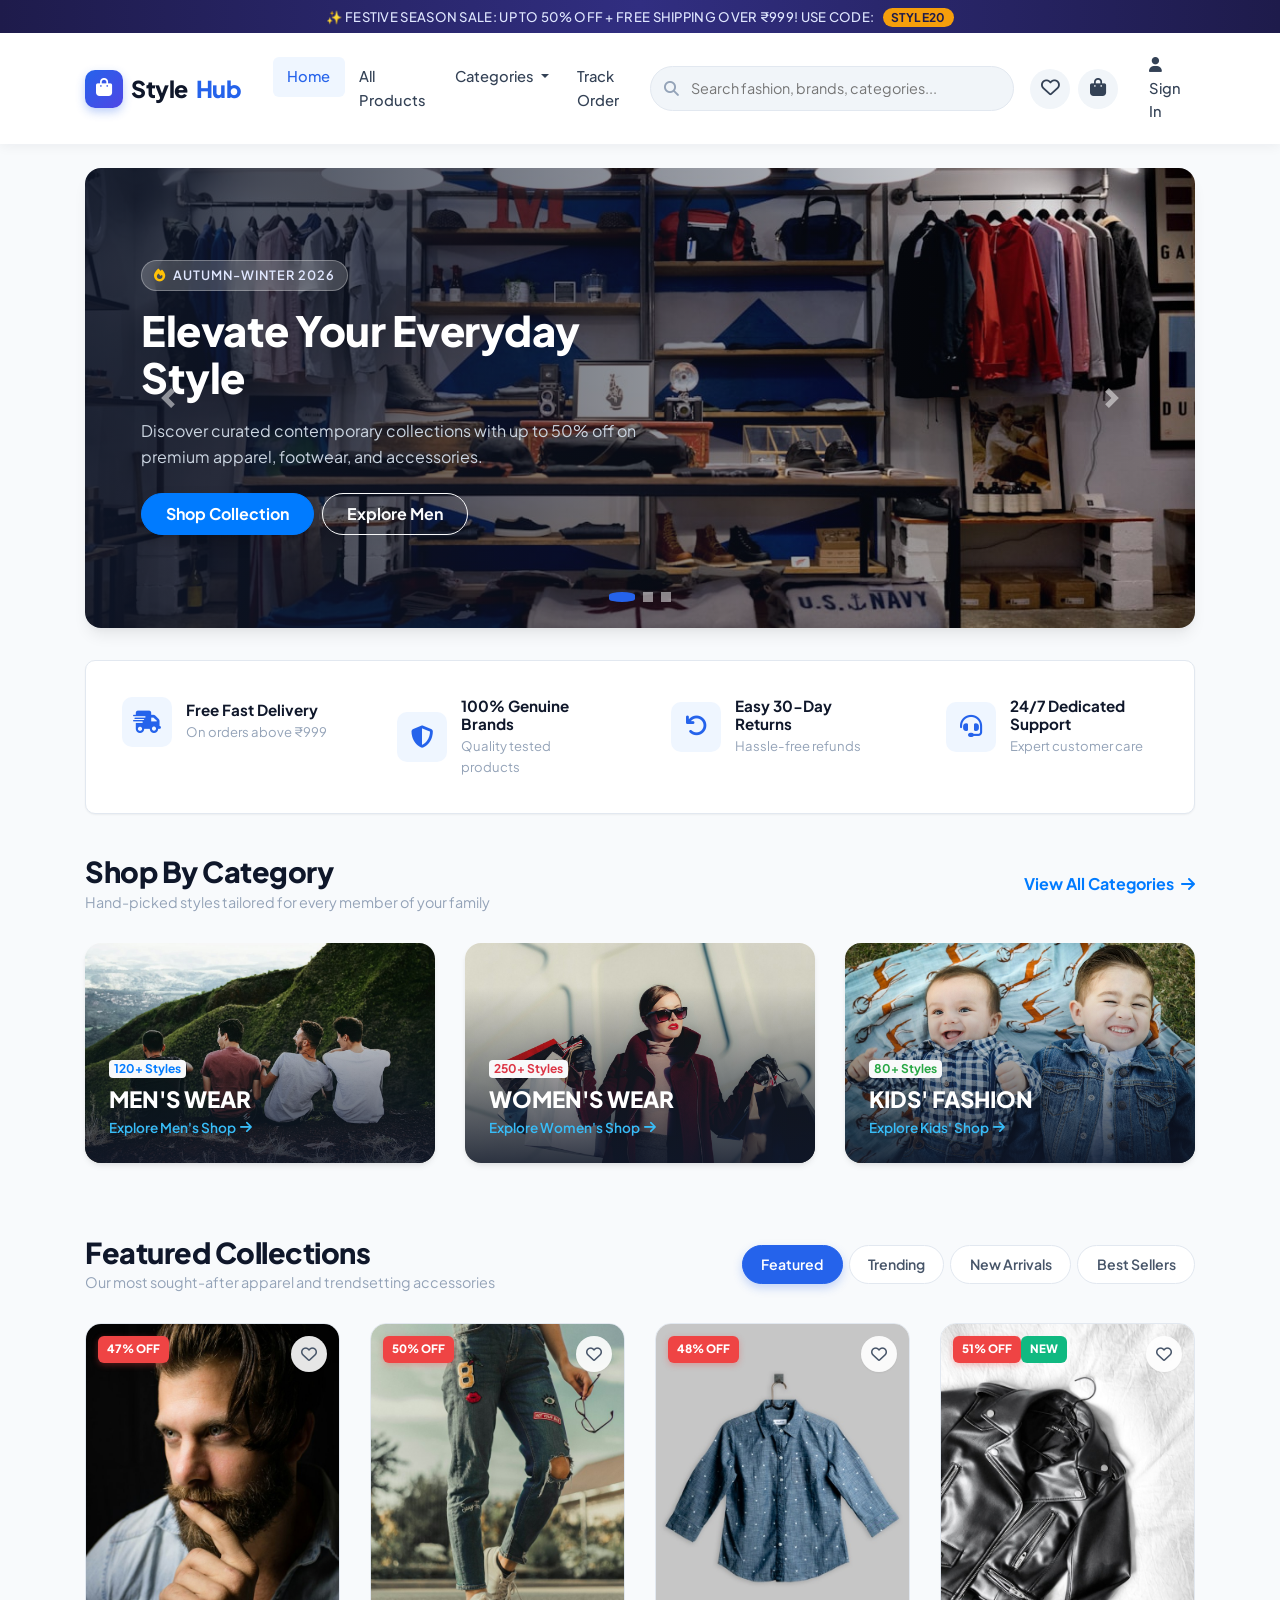
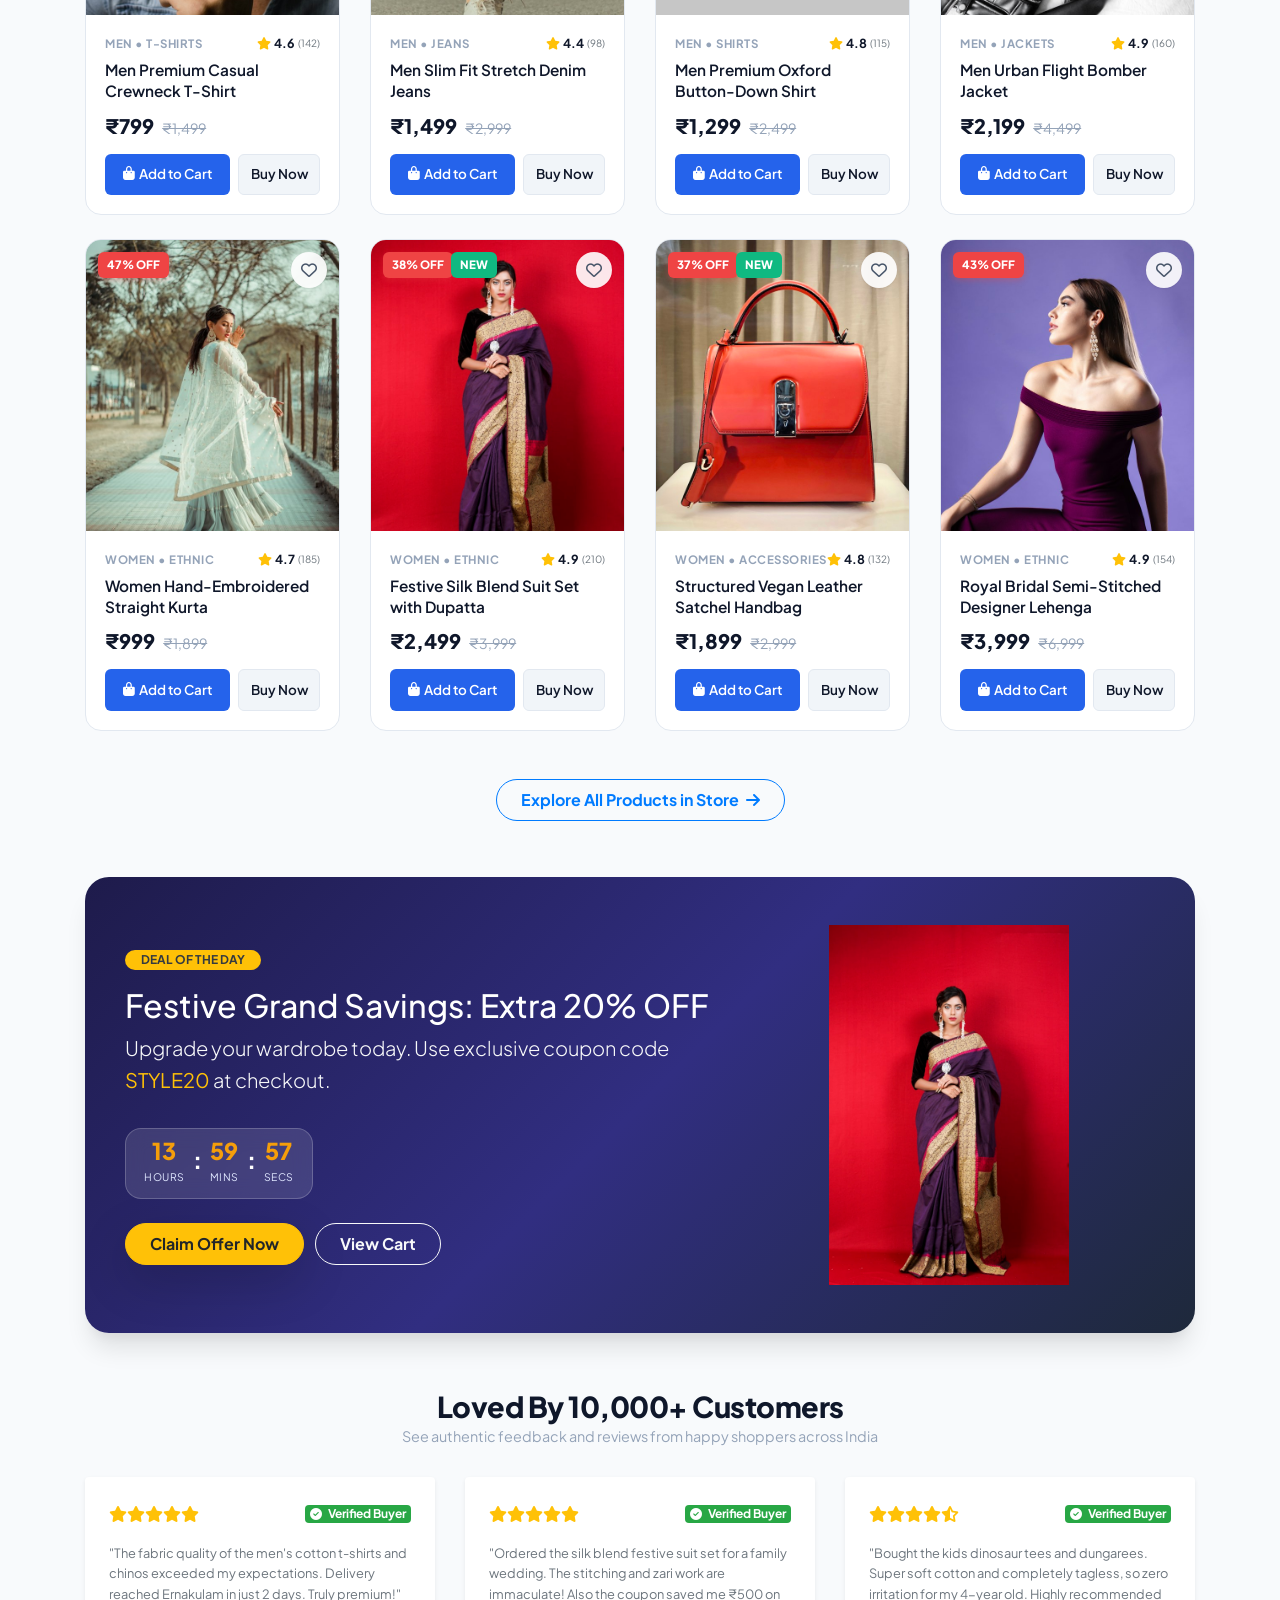
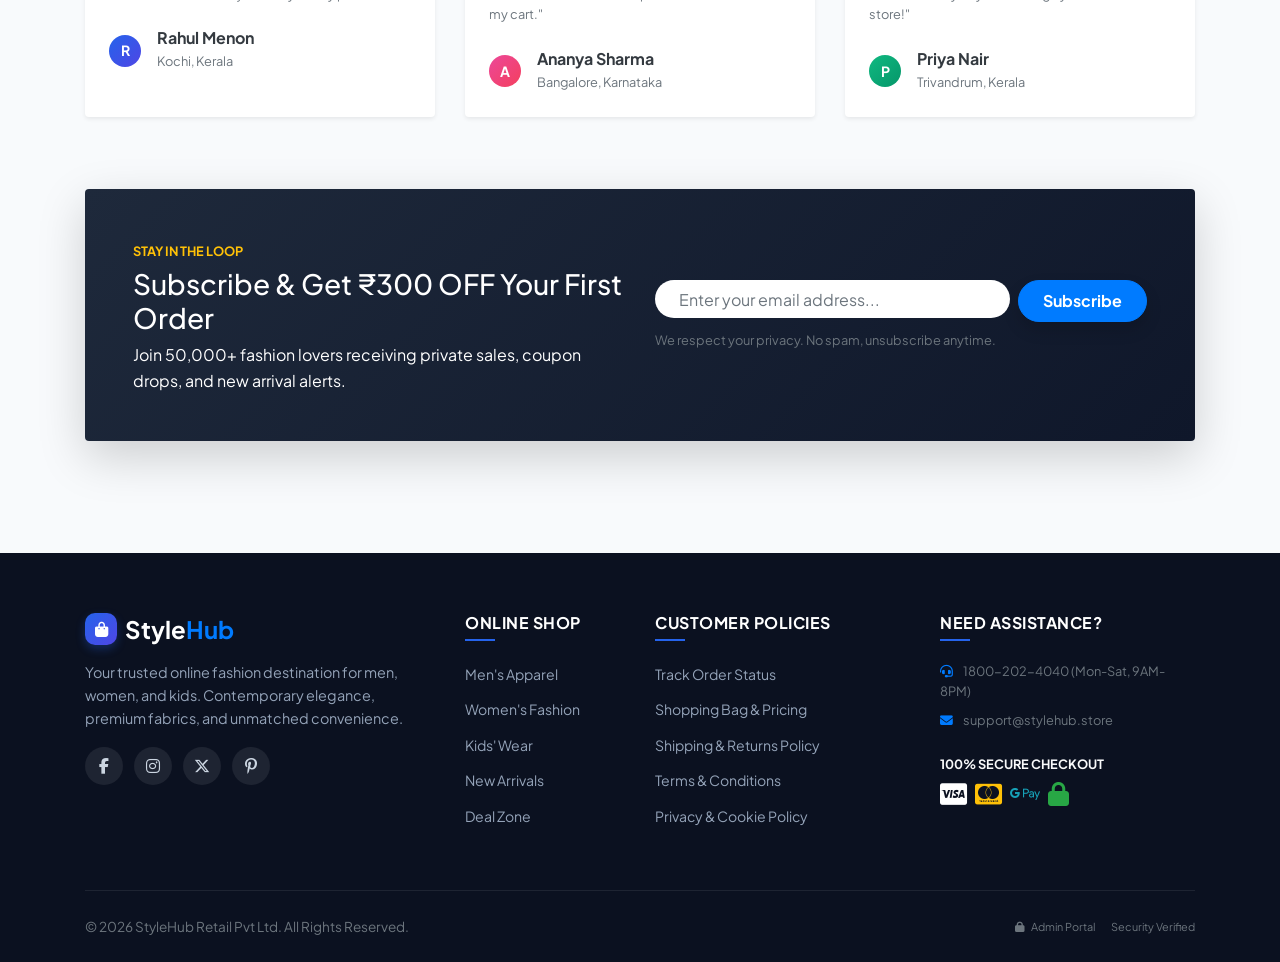
==== commit edc7ff5a: "Complete redesign into modern premium e-commerce platform with 10+ pages, dynamic catalog, wishlist," ====
--- a/index.html
+++ b/index.html
@@ -4,431 +4,475 @@
   <meta charset="UTF-8">
   <meta http-equiv="X-UA-Compatible" content="IE=edge">
   <meta name="viewport" content="width=device-width, initial-scale=1.0">
-  <title>StyleHub | Online Fashion Store</title>
-
-  <!-- Google Fonts & Font Awesome -->
-  <link href="https://fonts.googleapis.com/css2?family=Poppins:wght@300;400;500;600;700&display=swap" rel="stylesheet">
+  <title>StyleHub | Premium Online Fashion & Lifestyle Store</title>
+
+  <!-- Google Fonts & Font Awesome Icons -->
   <link rel="stylesheet" href="https://cdnjs.cloudflare.com/ajax/libs/font-awesome/6.4.0/css/all.min.css">
-  
-  <!-- Bootstrap 4 CSS -->
   <link rel="stylesheet" href="https://maxcdn.bootstrapcdn.com/bootstrap/4.5.2/css/bootstrap.min.css">
   
-  <!-- Custom CSS -->
+  <!-- Custom Modern Design System -->
   <link rel="stylesheet" href="ecommerce.css">
 </head>
 <body>
 
-  <!-- Navigation Bar -->
-  <header>
-    <nav class="navbar navbar-expand-lg navbar-dark bg-dark sticky-top">
-      <div class="container">
+  <!-- Top Announcement Bar -->
+  <div class="top-announcement-bar">
+    <span>✨ FESTIVE SEASON SALE: UP TO 50% OFF + FREE SHIPPING OVER ₹999! USE CODE: <span class="coupon-badge">STYLE20</span></span>
+  </div>
+
+  <!-- Main Header & Sticky Navigation -->
+  <header class="main-header">
+    <div class="container">
+      <nav class="navbar navbar-expand-lg navbar-light px-0">
+        <!-- Brand Logo -->
         <a class="navbar-brand" href="index.html">
-          <i class="fas fa-shopping-bag"></i> Style<span>Hub</span>
+          <div class="brand-icon-box">
+            <i class="fas fa-bag-shopping"></i>
+          </div>
+          Style<span>Hub</span>
         </a>
-        
-        <button class="navbar-toggler" type="button" data-toggle="collapse" data-target="#collapsibleNavbar">
+
+        <!-- Mobile Toggler -->
+        <button class="navbar-toggler border-0" type="button" data-toggle="collapse" data-target="#mainNavbarCollapse">
           <span class="navbar-toggler-icon"></span>
         </button>
 
-        <div class="collapse navbar-collapse" id="collapsibleNavbar">
-          <ul class="navbar-nav mr-auto">
+        <!-- Navbar Links & Search -->
+        <div class="collapse navbar-collapse" id="mainNavbarCollapse">
+          <!-- Categories & Navigation -->
+          <ul class="navbar-nav mr-auto ml-lg-3">
             <li class="nav-item active">
               <a class="nav-link" href="index.html">Home</a>
             </li>
+            <li class="nav-item">
+              <a class="nav-link" href="shop.html">All Products</a>
+            </li>
             <li class="nav-item dropdown">
-              <a class="nav-link dropdown-toggle" href="#" id="categoryDropdown" role="button" data-toggle="dropdown" aria-haspopup="true" aria-expanded="false">
-                Category
+              <a class="nav-link dropdown-toggle" href="#" id="categoriesDropdown" role="button" data-toggle="dropdown">
+                Categories
               </a>
-              <div class="dropdown-menu" aria-labelledby="categoryDropdown">
-                <a class="dropdown-item" href="men.html"><i class="fas fa-male mr-2"></i> Men's Collection</a>
-                <a class="dropdown-item" href="women.html"><i class="fas fa-female mr-2"></i> Women's Collection</a>
-                <a class="dropdown-item" href="kids.html"><i class="fas fa-child mr-2"></i> Kids' Collection</a>
-              </div>
+              <div class="dropdown-menu border-0 shadow-lg" aria-labelledby="categoriesDropdown">
+                <a class="dropdown-item py-2" href="men.html"><i class="fas fa-male mr-2 text-primary"></i> Men's Collection</a>
+                <a class="dropdown-item py-2" href="women.html"><i class="fas fa-female mr-2 text-danger"></i> Women's Collection</a>
+                <a class="dropdown-item py-2" href="kids.html"><i class="fas fa-child mr-2 text-success"></i> Kids' Collection</a>
+                <div class="dropdown-divider"></div>
+                <a class="dropdown-item py-2" href="shop.html"><i class="fas fa-border-all mr-2 text-info"></i> Browse All Products</a>
+              </div>
+            </li>
+            <li class="nav-item">
+              <a class="nav-link" href="order-tracking.html">Track Order</a>
             </li>
           </ul>
 
-          <ul class="navbar-nav ml-auto align-items-center" id="nav-auth-links">
-            <li class="nav-item">
-              <a class="nav-link" href="#" data-toggle="modal" data-target="#signInModal">
-                <i class="fas fa-sign-in-alt mr-1"></i> Sign In
+          <!-- Live Global Search Input -->
+          <div class="search-container-box mx-lg-3 my-2 my-lg-0">
+            <div class="search-input-wrapper">
+              <i class="fas fa-search search-icon"></i>
+              <input type="text" class="global-search-input" placeholder="Search fashion, brands, categories..." autocomplete="off">
+            </div>
+            <!-- Live Suggestions Container -->
+            <div id="search-dropdown-results"></div>
+          </div>
+
+          <!-- User Actions (Wishlist, Cart, Profile) -->
+          <ul class="navbar-nav align-items-center ml-lg-auto" id="nav-actions-group">
+            <li class="nav-item mr-2">
+              <a class="nav-action-icon-btn" href="wishlist.html" title="Wishlist">
+                <i class="far fa-heart"></i>
+                <span class="badge-counter-pill wishlist-badge-count" style="display: none;">0</span>
               </a>
             </li>
-            <li class="nav-item">
-              <a class="nav-link" href="#" data-toggle="modal" data-target="#signUpModal">
-                <i class="fas fa-user-plus mr-1"></i> Sign Up
+            <li class="nav-item mr-3">
+              <a class="nav-action-icon-btn" href="cart.html" title="Shopping Cart">
+                <i class="fas fa-shopping-bag"></i>
+                <span class="badge-counter-pill cart-badge-count" style="display: none;">0</span>
               </a>
             </li>
-            <li class="nav-item">
-              <a class="nav-link btn btn-outline-info text-white ml-lg-2 px-3 py-1" href="cart.html">
-                <i class="fas fa-shopping-cart mr-1"></i> Cart
-                <span class="cart-badge cart-badge-count">0</span>
-              </a>
-            </li>
+            <!-- User Login / Profile Container -->
+            <div id="nav-user-actions" class="d-flex align-items-center">
+              <li class="nav-item">
+                <a class="nav-link font-weight-bold" href="auth.html">
+                  <i class="far fa-user-circle mr-1"></i> Sign In
+                </a>
+              </li>
+            </div>
           </ul>
         </div>
-      </div>
-    </nav>
+      </nav>
+    </div>
   </header>
 
-  <main class="container mt-4">
-    <!-- Hero Carousel -->
-    <div id="heroCarousel" class="carousel slide" data-ride="carousel" data-interval="3500">
-      <ol class="carousel-indicators">
-        <li data-target="#heroCarousel" data-slide-to="0" class="active"></li>
-        <li data-target="#heroCarousel" data-slide-to="1"></li>
-        <li data-target="#heroCarousel" data-slide-to="2"></li>
-      </ol>
-      <div class="carousel-inner">
-        <div class="carousel-item active">
-          <img src="images/banner1.jpg" class="d-block w-100" alt="Special Sale">
-        </div>
-        <div class="carousel-item">
-          <img src="images/banner2.jpg" class="d-block w-100" alt="Athletic Fashion">
-        </div>
-        <div class="carousel-item">
-          <img src="images/banner3.jpg" class="d-block w-100" alt="Trend Collection">
-        </div>
-      </div>
-      <a class="carousel-control-prev" href="#heroCarousel" role="button" data-slide="prev">
-        <span class="carousel-control-prev-icon" aria-hidden="true"></span>
-        <span class="sr-only">Previous</span>
-      </a>
-      <a class="carousel-control-next" href="#heroCarousel" role="button" data-slide="next">
-        <span class="carousel-control-next-icon" aria-hidden="true"></span>
-        <span class="sr-only">Next</span>
-      </a>
-    </div>
-
-    <!-- Value Propositions Banner -->
-    <div class="features-section">
+  <main>
+    <!-- Hero Banner Carousel Section -->
+    <section class="container hero-carousel-section">
+      <div id="heroCarousel" class="carousel slide hero-slider-wrap" data-ride="carousel" data-interval="4000">
+        <ol class="carousel-indicators">
+          <li data-target="#heroCarousel" data-slide-to="0" class="active"></li>
+          <li data-target="#heroCarousel" data-slide-to="1"></li>
+          <li data-target="#heroCarousel" data-slide-to="2"></li>
+        </ol>
+        <div class="carousel-inner">
+          <!-- Slide 1 -->
+          <div class="carousel-item active">
+            <img src="images/banner1.jpg" alt="Festive Fashion Sale">
+            <div class="hero-caption-overlay">
+              <div class="hero-content-box">
+                <span class="hero-tagline-chip"><i class="fas fa-fire mr-1 text-warning"></i> Autumn-Winter 2026</span>
+                <h1 class="hero-headline">Elevate Your Everyday Style</h1>
+                <p class="hero-subtext">Discover curated contemporary collections with up to 50% off on premium apparel, footwear, and accessories.</p>
+                <div class="d-flex gap-3">
+                  <a href="shop.html" class="btn btn-primary px-4 py-2 font-weight-bold rounded-pill shadow">Shop Collection</a>
+                  <a href="men.html" class="btn btn-outline-light px-4 py-2 font-weight-bold rounded-pill ml-2">Explore Men</a>
+                </div>
+              </div>
+            </div>
+          </div>
+          <!-- Slide 2 -->
+          <div class="carousel-item">
+            <img src="images/banner2.jpg" alt="Women Haute Couture">
+            <div class="hero-caption-overlay">
+              <div class="hero-content-box">
+                <span class="hero-tagline-chip"><i class="fas fa-gem mr-1 text-info"></i> Luxury Ethnic & Western</span>
+                <h1 class="hero-headline">Timeless Elegance & Comfort</h1>
+                <p class="hero-subtext">Handcrafted ethnic wear, designer lehengas, and contemporary fits tailored to your perfection.</p>
+                <div class="d-flex gap-3">
+                  <a href="women.html" class="btn btn-primary px-4 py-2 font-weight-bold rounded-pill shadow">Women's Edit</a>
+                  <a href="shop.html" class="btn btn-outline-light px-4 py-2 font-weight-bold rounded-pill ml-2">All Products</a>
+                </div>
+              </div>
+            </div>
+          </div>
+          <!-- Slide 3 -->
+          <div class="carousel-item">
+            <img src="images/banner3.jpg" alt="Urban Streetwear">
+            <div class="hero-caption-overlay">
+              <div class="hero-content-box">
+                <span class="hero-tagline-chip"><i class="fas fa-bolt mr-1 text-warning"></i> Trending Now</span>
+                <h1 class="hero-headline">Bold Urban Streetwear</h1>
+                <p class="hero-subtext">Casual staples, bomber jackets, and stretch denim built for modern comfort and active lifestyles.</p>
+                <div class="d-flex gap-3">
+                  <a href="shop.html?category=Men" class="btn btn-primary px-4 py-2 font-weight-bold rounded-pill shadow">Discover Now</a>
+                  <a href="kids.html" class="btn btn-outline-light px-4 py-2 font-weight-bold rounded-pill ml-2">Kids Wear</a>
+                </div>
+              </div>
+            </div>
+          </div>
+        </div>
+        <a class="carousel-control-prev" href="#heroCarousel" role="button" data-slide="prev">
+          <span class="carousel-control-prev-icon" aria-hidden="true"></span>
+        </a>
+        <a class="carousel-control-next" href="#heroCarousel" role="button" data-slide="next">
+          <span class="carousel-control-next-icon" aria-hidden="true"></span>
+        </a>
+      </div>
+    </section>
+
+    <!-- Trust Features Bar -->
+    <section class="container">
+      <div class="trust-features-bar">
+        <div class="row">
+          <div class="col-lg-3 col-6 mb-3 mb-lg-0">
+            <div class="trust-item">
+              <div class="trust-icon-box"><i class="fas fa-shipping-fast"></i></div>
+              <div class="trust-text">
+                <h6>Free Fast Delivery</h6>
+                <p>On orders above ₹999</p>
+              </div>
+            </div>
+          </div>
+          <div class="col-lg-3 col-6 mb-3 mb-lg-0">
+            <div class="trust-item">
+              <div class="trust-icon-box"><i class="fas fa-shield-halved"></i></div>
+              <div class="trust-text">
+                <h6>100% Genuine Brands</h6>
+                <p>Quality tested products</p>
+              </div>
+            </div>
+          </div>
+          <div class="col-lg-3 col-6">
+            <div class="trust-item">
+              <div class="trust-icon-box"><i class="fas fa-arrow-rotate-left"></i></div>
+              <div class="trust-text">
+                <h6>Easy 30-Day Returns</h6>
+                <p>Hassle-free refunds</p>
+              </div>
+            </div>
+          </div>
+          <div class="col-lg-3 col-6">
+            <div class="trust-item">
+              <div class="trust-icon-box"><i class="fas fa-headset"></i></div>
+              <div class="trust-text">
+                <h6>24/7 Dedicated Support</h6>
+                <p>Expert customer care</p>
+              </div>
+            </div>
+          </div>
+        </div>
+      </div>
+    </section>
+
+    <!-- Popular Category Tiles -->
+    <section class="container mb-5">
+      <div class="section-header-row">
+        <div>
+          <h2 class="section-main-heading">Shop By Category</h2>
+          <p class="section-subheading">Hand-picked styles tailored for every member of your family</p>
+        </div>
+        <a href="shop.html" class="font-weight-bold text-primary">View All Categories <i class="fas fa-arrow-right ml-1"></i></a>
+      </div>
+
       <div class="row">
-        <div class="col-md-3 col-6 feature-box">
-          <i class="fas fa-truck-fast"></i>
-          <h5>Free Shipping</h5>
-          <p>On orders above ₹999</p>
-        </div>
-        <div class="col-md-3 col-6 feature-box">
-          <i class="fas fa-shield-alt"></i>
-          <h5>100% Genuine</h5>
-          <p>Direct from top brands</p>
-        </div>
-        <div class="col-md-3 col-6 feature-box">
-          <i class="fas fa-rotate-left"></i>
-          <h5>Easy 30-Day Returns</h5>
-          <p>Hassle-free refunds</p>
-        </div>
-        <div class="col-md-3 col-6 feature-box">
-          <i class="fas fa-headset"></i>
-          <h5>24/7 Support</h5>
-          <p>Dedicated customer care</p>
-        </div>
-      </div>
-    </div>
-
-    <!-- Featured Categories Quick Nav -->
-    <div class="row mb-5">
-      <div class="col-md-4 mb-3">
-        <a href="men.html" class="text-decoration-none">
-          <div class="card bg-dark text-white border-0 shadow-sm overflow-hidden" style="border-radius: 12px; height: 160px;">
-            <img src="images/men_banner.jpg" class="card-img" style="opacity: 0.7; height: 100%; object-fit: cover;" alt="Men">
-            <div class="card-img-overlay d-flex flex-column justify-content-center align-items-center">
-              <h3 class="card-title font-weight-bold mb-1">MEN</h3>
-              <span class="btn btn-sm btn-light font-weight-bold">Shop Now <i class="fas fa-arrow-right ml-1"></i></span>
-            </div>
-          </div>
+        <!-- Men Category -->
+        <div class="col-md-4 mb-4">
+          <div class="card category-tile-card">
+            <img src="images/men_banner.jpg" class="category-tile-img" alt="Men's Collection">
+            <div class="category-tile-overlay">
+              <span class="badge badge-light text-primary font-weight-bold align-self-start mb-2">120+ Styles</span>
+              <h3 class="category-tile-title">MEN'S WEAR</h3>
+              <a href="men.html" class="category-tile-link">Explore Men's Shop <i class="fas fa-arrow-right"></i></a>
+            </div>
+          </div>
+        </div>
+        <!-- Women Category -->
+        <div class="col-md-4 mb-4">
+          <div class="card category-tile-card">
+            <img src="images/women_banner.jpg" class="category-tile-img" alt="Women's Collection">
+            <div class="category-tile-overlay">
+              <span class="badge badge-light text-danger font-weight-bold align-self-start mb-2">250+ Styles</span>
+              <h3 class="category-tile-title">WOMEN'S WEAR</h3>
+              <a href="women.html" class="category-tile-link">Explore Women's Shop <i class="fas fa-arrow-right"></i></a>
+            </div>
+          </div>
+        </div>
+        <!-- Kids Category -->
+        <div class="col-md-4 mb-4">
+          <div class="card category-tile-card">
+            <img src="images/kids_banner.jpg" class="category-tile-img" alt="Kids' Collection">
+            <div class="category-tile-overlay">
+              <span class="badge badge-light text-success font-weight-bold align-self-start mb-2">80+ Styles</span>
+              <h3 class="category-tile-title">KIDS' FASHION</h3>
+              <a href="kids.html" class="category-tile-link">Explore Kids' Shop <i class="fas fa-arrow-right"></i></a>
+            </div>
+          </div>
+        </div>
+      </div>
+    </section>
+
+    <!-- Tabbed Products Section: Featured, Trending, New, Best Sellers -->
+    <section class="container mb-5">
+      <div class="section-header-row">
+        <div>
+          <h2 class="section-main-heading">Featured Collections</h2>
+          <p class="section-subheading">Our most sought-after apparel and trendsetting accessories</p>
+        </div>
+        <ul class="nav nav-pills filter-nav-pills" id="productFilterTabs" role="tablist">
+          <li class="nav-item">
+            <a class="nav-link active" id="tab-featured" data-toggle="pill" href="#pane-featured" role="tab" onclick="loadTabProducts('featured')">Featured</a>
+          </li>
+          <li class="nav-item">
+            <a class="nav-link" id="tab-trending" data-toggle="pill" href="#pane-trending" role="tab" onclick="loadTabProducts('trending')">Trending</a>
+          </li>
+          <li class="nav-item">
+            <a class="nav-link" id="tab-new" data-toggle="pill" href="#pane-new" role="tab" onclick="loadTabProducts('new')">New Arrivals</a>
+          </li>
+          <li class="nav-item">
+            <a class="nav-link" id="tab-bestseller" data-toggle="pill" href="#pane-bestseller" role="tab" onclick="loadTabProducts('bestseller')">Best Sellers</a>
+          </li>
+        </ul>
+      </div>
+
+      <!-- Tab Content Area -->
+      <div class="row" id="tab-products-grid">
+        <!-- Dynamically rendered by JavaScript -->
+      </div>
+
+      <div class="text-center mt-4">
+        <a href="shop.html" class="btn btn-outline-primary px-4 py-2 font-weight-bold rounded-pill">
+          Explore All Products in Store <i class="fas fa-arrow-right ml-1"></i>
         </a>
       </div>
-      <div class="col-md-4 mb-3">
-        <a href="women.html" class="text-decoration-none">
-          <div class="card bg-dark text-white border-0 shadow-sm overflow-hidden" style="border-radius: 12px; height: 160px;">
-            <img src="images/women_banner.jpg" class="card-img" style="opacity: 0.7; height: 100%; object-fit: cover;" alt="Women">
-            <div class="card-img-overlay d-flex flex-column justify-content-center align-items-center">
-              <h3 class="card-title font-weight-bold mb-1">WOMEN</h3>
-              <span class="btn btn-sm btn-light font-weight-bold">Shop Now <i class="fas fa-arrow-right ml-1"></i></span>
-            </div>
-          </div>
-        </a>
-      </div>
-      <div class="col-md-4 mb-3">
-        <a href="kids.html" class="text-decoration-none">
-          <div class="card bg-dark text-white border-0 shadow-sm overflow-hidden" style="border-radius: 12px; height: 160px;">
-            <img src="images/kids_banner.jpg" class="card-img" style="opacity: 0.7; height: 100%; object-fit: cover;" alt="Kids">
-            <div class="card-img-overlay d-flex flex-column justify-content-center align-items-center">
-              <h3 class="card-title font-weight-bold mb-1">KIDS</h3>
-              <span class="btn btn-sm btn-light font-weight-bold">Shop Now <i class="fas fa-arrow-right ml-1"></i></span>
-            </div>
-          </div>
-        </a>
-      </div>
-    </div>
-
-    <!-- Featured Products Section -->
-    <h2 class="section-title">Trending Styles</h2>
-    
-    <div class="row">
-      <!-- Product 1 -->
-      <div class="col-xl-4 col-md-6 col-12 mb-4">
-        <div class="product-card" data-id="p1" data-name="Men Premium Casual T-Shirt" data-price="799" data-category="Men's Wear" data-image="images/men1.jpg">
-          <div class="product-img-wrap">
-            <span class="discount-badge">45% OFF</span>
-            <img src="images/men1.jpg" alt="Men Casual T-Shirt">
-          </div>
-          <div class="card-body">
-            <div class="product-category">Men's Fashion</div>
-            <h5 class="product-title">Men Premium Casual T-Shirt</h5>
-            <div class="product-rating">
-              <i class="fas fa-star"></i><i class="fas fa-star"></i><i class="fas fa-star"></i><i class="fas fa-star"></i><i class="fas fa-star-half-alt"></i>
-              <span class="rating-count">(4.5)</span>
-            </div>
-            <div class="price-wrap">
-              <span class="price-current">₹799</span>
-              <span class="price-original">₹1,499</span>
-            </div>
-            <button class="btn-add-cart">
-              <i class="fas fa-cart-plus"></i> Add to Cart
-            </button>
-          </div>
-        </div>
-      </div>
-
-      <!-- Product 2 -->
-      <div class="col-xl-4 col-md-6 col-12 mb-4">
-        <div class="product-card" data-id="p2" data-name="Men Slim Fit Denim Jeans" data-price="1499" data-category="Men's Wear" data-image="images/men2.jpg">
-          <div class="product-img-wrap">
-            <span class="discount-badge">50% OFF</span>
-            <img src="images/men2.jpg" alt="Men Slim Fit Jeans">
-          </div>
-          <div class="card-body">
-            <div class="product-category">Men's Fashion</div>
-            <h5 class="product-title">Men Slim Fit Denim Jeans</h5>
-            <div class="product-rating">
-              <i class="fas fa-star"></i><i class="fas fa-star"></i><i class="fas fa-star"></i><i class="fas fa-star"></i><i class="far fa-star"></i>
-              <span class="rating-count">(4.1)</span>
-            </div>
-            <div class="price-wrap">
-              <span class="price-current">₹1,499</span>
-              <span class="price-original">₹2,999</span>
-            </div>
-            <button class="btn-add-cart">
-              <i class="fas fa-cart-plus"></i> Add to Cart
-            </button>
-          </div>
-        </div>
-      </div>
-
-      <!-- Product 3 -->
-      <div class="col-xl-4 col-md-6 col-12 mb-4">
-        <div class="product-card" data-id="p3" data-name="Women Designer Anarkali Kurta" data-price="1299" data-category="Women's Wear" data-image="images/women1.jpg">
-          <div class="product-img-wrap">
-            <span class="discount-badge">40% OFF</span>
-            <img src="images/women1.jpg" alt="Designer Kurta">
-          </div>
-          <div class="card-body">
-            <div class="product-category">Women's Ethnic</div>
-            <h5 class="product-title">Women Designer Anarkali Kurta</h5>
-            <div class="product-rating">
-              <i class="fas fa-star"></i><i class="fas fa-star"></i><i class="fas fa-star"></i><i class="fas fa-star"></i><i class="fas fa-star"></i>
-              <span class="rating-count">(4.8)</span>
-            </div>
-            <div class="price-wrap">
-              <span class="price-current">₹1,299</span>
-              <span class="price-original">₹2,199</span>
-            </div>
-            <button class="btn-add-cart">
-              <i class="fas fa-cart-plus"></i> Add to Cart
-            </button>
-          </div>
-        </div>
-      </div>
-
-      <!-- Product 4 -->
-      <div class="col-xl-4 col-md-6 col-12 mb-4">
-        <div class="product-card" data-id="p4" data-name="Luxury Leather Handbag" data-price="1899" data-category="Accessories" data-image="images/women3.jpg">
-          <div class="product-img-wrap">
-            <span class="discount-badge">35% OFF</span>
-            <img src="images/women3.jpg" alt="Luxury Handbag">
-          </div>
-          <div class="card-body">
-            <div class="product-category">Women's Accessories</div>
-            <h5 class="product-title">Luxury Leather Handbag</h5>
-            <div class="product-rating">
-              <i class="fas fa-star"></i><i class="fas fa-star"></i><i class="fas fa-star"></i><i class="fas fa-star"></i><i class="fas fa-star-half-alt"></i>
-              <span class="rating-count">(4.6)</span>
-            </div>
-            <div class="price-wrap">
-              <span class="price-current">₹1,899</span>
-              <span class="price-original">₹2,899</span>
-            </div>
-            <button class="btn-add-cart">
-              <i class="fas fa-cart-plus"></i> Add to Cart
-            </button>
-          </div>
-        </div>
-      </div>
-
-      <!-- Product 5 -->
-      <div class="col-xl-4 col-md-6 col-12 mb-4">
-        <div class="product-card" data-id="p5" data-name="Festive Embroidered Suit Set" data-price="2499" data-category="Women's Wear" data-image="images/women2.jpg">
-          <div class="product-img-wrap">
-            <span class="discount-badge">30% OFF</span>
-            <img src="images/women2.jpg" alt="Festive Suit Set">
-          </div>
-          <div class="card-body">
-            <div class="product-category">Women's Ethnic</div>
-            <h5 class="product-title">Festive Embroidered Suit Set</h5>
-            <div class="product-rating">
-              <i class="fas fa-star"></i><i class="fas fa-star"></i><i class="fas fa-star"></i><i class="fas fa-star"></i><i class="fas fa-star"></i>
-              <span class="rating-count">(4.9)</span>
-            </div>
-            <div class="price-wrap">
-              <span class="price-current">₹2,499</span>
-              <span class="price-original">₹3,599</span>
-            </div>
-            <button class="btn-add-cart">
-              <i class="fas fa-cart-plus"></i> Add to Cart
-            </button>
-          </div>
-        </div>
-      </div>
-
-      <!-- Product 6 -->
-      <div class="col-xl-4 col-md-6 col-12 mb-4">
-        <div class="product-card" data-id="p6" data-name="Kids Printed Cotton Frock" data-price="699" data-category="Kids' Wear" data-image="images/kids2.jpg">
-          <div class="product-img-wrap">
-            <span class="discount-badge">50% OFF</span>
-            <img src="images/kids2.jpg" alt="Kids Printed Frock">
-          </div>
-          <div class="card-body">
-            <div class="product-category">Kids' Fashion</div>
-            <h5 class="product-title">Kids Printed Cotton Frock</h5>
-            <div class="product-rating">
-              <i class="fas fa-star"></i><i class="fas fa-star"></i><i class="fas fa-star"></i><i class="fas fa-star"></i><i class="fas fa-star-half-alt"></i>
-              <span class="rating-count">(4.4)</span>
-            </div>
-            <div class="price-wrap">
-              <span class="price-current">₹699</span>
-              <span class="price-original">₹1,399</span>
-            </div>
-            <button class="btn-add-cart">
-              <i class="fas fa-cart-plus"></i> Add to Cart
-            </button>
-          </div>
-        </div>
-      </div>
-    </div>
+    </section>
+
+    <!-- Deal of the Day with Live Countdown -->
+    <section class="container">
+      <div class="deal-banner-section">
+        <div class="row align-items-center">
+          <div class="col-lg-7">
+            <span class="badge badge-warning font-weight-800 text-dark px-3 py-1 rounded-pill mb-3">DEAL OF THE DAY</span>
+            <h2 class="font-weight-800 display-5 mb-2">Festive Grand Savings: Extra 20% OFF</h2>
+            <p class="text-light lead mb-2">Upgrade your wardrobe today. Use exclusive coupon code <strong class="text-warning">STYLE20</strong> at checkout.</p>
+            
+            <!-- Live Countdown Timer Display -->
+            <div id="deal-timer-display" class="deal-timer-box">
+              <!-- Rendered by ecommerce.js -->
+            </div>
+
+            <div>
+              <a href="shop.html" class="btn btn-warning px-4 py-2 font-weight-bold rounded-pill shadow-lg mr-2">Claim Offer Now</a>
+              <a href="cart.html" class="btn btn-outline-light px-4 py-2 font-weight-bold rounded-pill">View Cart</a>
+            </div>
+          </div>
+          <div class="col-lg-5 text-center mt-4 mt-lg-0">
+            <img src="images/women2.jpg" alt="Deal of the Day" class="img-fluid rounded-xl shadow-2xl" style="max-height: 360px; object-fit: cover;">
+          </div>
+        </div>
+      </div>
+    </section>
+
+    <!-- Customer Reviews / Testimonials -->
+    <section class="container my-5">
+      <div class="section-header-row text-center d-block">
+        <h2 class="section-main-heading">Loved By 10,000+ Customers</h2>
+        <p class="section-subheading">See authentic feedback and reviews from happy shoppers across India</p>
+      </div>
+
+      <div class="row mt-4">
+        <div class="col-md-4 mb-4">
+          <div class="card h-100 p-4 border-0 shadow-sm rounded-xl bg-white">
+            <div class="d-flex align-items-center mb-3">
+              <div class="text-warning mr-2">
+                <i class="fas fa-star"></i><i class="fas fa-star"></i><i class="fas fa-star"></i><i class="fas fa-star"></i><i class="fas fa-star"></i>
+              </div>
+              <span class="badge badge-success font-weight-bold ml-auto"><i class="fas fa-check-circle mr-1"></i> Verified Buyer</span>
+            </div>
+            <p class="text-muted small mb-4">"The fabric quality of the men's cotton t-shirts and chinos exceeded my expectations. Delivery reached Ernakulam in just 2 days. Truly premium!"</p>
+            <div class="d-flex align-items-center">
+              <div class="user-avatar-circle mr-3">R</div>
+              <div>
+                <h6 class="font-weight-bold mb-0 text-dark">Rahul Menon</h6>
+                <small class="text-muted">Kochi, Kerala</small>
+              </div>
+            </div>
+          </div>
+        </div>
+        <div class="col-md-4 mb-4">
+          <div class="card h-100 p-4 border-0 shadow-sm rounded-xl bg-white">
+            <div class="d-flex align-items-center mb-3">
+              <div class="text-warning mr-2">
+                <i class="fas fa-star"></i><i class="fas fa-star"></i><i class="fas fa-star"></i><i class="fas fa-star"></i><i class="fas fa-star"></i>
+              </div>
+              <span class="badge badge-success font-weight-bold ml-auto"><i class="fas fa-check-circle mr-1"></i> Verified Buyer</span>
+            </div>
+            <p class="text-muted small mb-4">"Ordered the silk blend festive suit set for a family wedding. The stitching and zari work are immaculate! Also the coupon saved me ₹500 on my cart."</p>
+            <div class="d-flex align-items-center">
+              <div class="user-avatar-circle mr-3" style="background: linear-gradient(135deg, #ec4899, #f43f5e);">A</div>
+              <div>
+                <h6 class="font-weight-bold mb-0 text-dark">Ananya Sharma</h6>
+                <small class="text-muted">Bangalore, Karnataka</small>
+              </div>
+            </div>
+          </div>
+        </div>
+        <div class="col-md-4 mb-4">
+          <div class="card h-100 p-4 border-0 shadow-sm rounded-xl bg-white">
+            <div class="d-flex align-items-center mb-3">
+              <div class="text-warning mr-2">
+                <i class="fas fa-star"></i><i class="fas fa-star"></i><i class="fas fa-star"></i><i class="fas fa-star"></i><i class="fas fa-star-half-alt"></i>
+              </div>
+              <span class="badge badge-success font-weight-bold ml-auto"><i class="fas fa-check-circle mr-1"></i> Verified Buyer</span>
+            </div>
+            <p class="text-muted small mb-4">"Bought the kids dinosaur tees and dungarees. Super soft cotton and completely tagless, so zero irritation for my 4-year old. Highly recommended store!"</p>
+            <div class="d-flex align-items-center">
+              <div class="user-avatar-circle mr-3" style="background: linear-gradient(135deg, #10b981, #059669);">P</div>
+              <div>
+                <h6 class="font-weight-bold mb-0 text-dark">Priya Nair</h6>
+                <small class="text-muted">Trivandrum, Kerala</small>
+              </div>
+            </div>
+          </div>
+        </div>
+      </div>
+    </section>
+
+    <!-- Newsletter Subscription Section -->
+    <section class="container my-5">
+      <div class="card p-4 p-md-5 border-0 rounded-2xl shadow-lg" style="background: linear-gradient(135deg, #1e293b, #0f172a); color: white;">
+        <div class="row align-items-center">
+          <div class="col-lg-6 mb-3 mb-lg-0">
+            <span class="text-warning font-weight-bold text-uppercase small">Stay in the Loop</span>
+            <h3 class="font-weight-800 mt-1 mb-2">Subscribe & Get ₹300 OFF Your First Order</h3>
+            <p class="text-slate-400 mb-0">Join 50,000+ fashion lovers receiving private sales, coupon drops, and new arrival alerts.</p>
+          </div>
+          <div class="col-lg-6">
+            <form onsubmit="handleNewsletter(event)" class="d-flex gap-2">
+              <input type="email" id="newsletter-email" class="form-control rounded-pill py-3 px-4 border-0 mr-2" placeholder="Enter your email address..." required>
+              <button type="submit" class="btn btn-primary px-4 py-2 font-weight-bold rounded-pill shadow flex-shrink-0">Subscribe</button>
+            </form>
+            <small class="text-muted mt-2 d-block">We respect your privacy. No spam, unsubscribe anytime.</small>
+          </div>
+        </div>
+      </div>
+    </section>
   </main>
 
-  <!-- Sign In Modal -->
-  <div class="modal fade" id="signInModal" tabindex="-1" role="dialog" aria-labelledby="signInModalLabel" aria-hidden="true">
-    <div class="modal-dialog modal-dialog-centered" role="document">
-      <div class="modal-content">
-        <div class="modal-header">
-          <h5 class="modal-title" id="signInModalLabel"><i class="fas fa-user-lock mr-2"></i>Sign In to StyleHub</h5>
-          <button type="button" class="close text-white" data-dismiss="modal" aria-label="Close">
-            <span aria-hidden="true">&times;</span>
-          </button>
-        </div>
-        <div class="modal-body">
-          <form onsubmit="handleSignIn(event)">
-            <div class="form-group">
-              <label for="signInEmail" class="font-weight-500">Email Address</label>
-              <input type="email" class="form-control" id="signInEmail" placeholder="Enter your email" required>
-            </div>
-            <div class="form-group">
-              <label for="signInPassword" class="font-weight-500">Password</label>
-              <input type="password" class="form-control" id="signInPassword" placeholder="Enter password" required>
-            </div>
-            <button type="submit" class="btn btn-primary btn-block font-weight-bold py-2 mt-4">
-              Sign In
-            </button>
-          </form>
-        </div>
-        <div class="modal-footer justify-content-center">
-          <p class="mb-0 text-muted small">Don't have an account? <a href="#" data-dismiss="modal" data-toggle="modal" data-target="#signUpModal">Sign Up</a></p>
-        </div>
-      </div>
-    </div>
-  </div>
-
-  <!-- Sign Up Modal -->
-  <div class="modal fade" id="signUpModal" tabindex="-1" role="dialog" aria-labelledby="signUpModalLabel" aria-hidden="true">
-    <div class="modal-dialog modal-dialog-centered" role="document">
-      <div class="modal-content">
-        <div class="modal-header">
-          <h5 class="modal-title" id="signUpModalLabel"><i class="fas fa-user-plus mr-2"></i>Create StyleHub Account</h5>
-          <button type="button" class="close text-white" data-dismiss="modal" aria-label="Close">
-            <span aria-hidden="true">&times;</span>
-          </button>
-        </div>
-        <div class="modal-body">
-          <form onsubmit="handleSignUp(event)">
-            <div class="form-group">
-              <label for="signUpName" class="font-weight-500">Full Name</label>
-              <input type="text" class="form-control" id="signUpName" placeholder="Enter your full name" required>
-            </div>
-            <div class="form-group">
-              <label for="signUpEmail" class="font-weight-500">Email Address</label>
-              <input type="email" class="form-control" id="signUpEmail" placeholder="Enter your email" required>
-            </div>
-            <div class="form-group">
-              <label for="signUpPassword" class="font-weight-500">Password</label>
-              <input type="password" class="form-control" id="signUpPassword" placeholder="Create password" required>
-            </div>
-            <button type="submit" class="btn btn-primary btn-block font-weight-bold py-2 mt-4">
-              Create Account
-            </button>
-          </form>
-        </div>
-        <div class="modal-footer justify-content-center">
-          <p class="mb-0 text-muted small">Already have an account? <a href="#" data-dismiss="modal" data-toggle="modal" data-target="#signInModal">Sign In</a></p>
-        </div>
-      </div>
-    </div>
-  </div>
-
-  <!-- Footer -->
-  <footer class="footer">
+  <!-- Main Footer -->
+  <footer class="main-footer">
     <div class="container">
       <div class="row">
-        <div class="col-lg-3 col-md-6 footer-col">
-          <h4>ONLINE SHOPPING</h4>
-          <ul>
-            <li><a href="men.html">Men's Collection</a></li>
-            <li><a href="women.html">Women's Collection</a></li>
-            <li><a href="kids.html">Kids' Collection</a></li>
-            <li><a href="cart.html">My Cart</a></li>
+        <!-- Brand Info -->
+        <div class="col-lg-4 col-md-6 mb-4 mb-lg-0">
+          <div class="d-flex align-items-center gap-2 mb-3">
+            <div class="brand-icon-box" style="width: 32px; height: 32px; font-size: 0.95rem;">
+              <i class="fas fa-bag-shopping"></i>
+            </div>
+            <h4 class="font-weight-bold text-white mb-0 ml-2">Style<span class="text-primary">Hub</span></h4>
+          </div>
+          <p class="footer-brand-tagline">Your trusted online fashion destination for men, women, and kids. Contemporary elegance, premium fabrics, and unmatched convenience.</p>
+          <div class="social-links-box mt-3">
+            <a href="#" title="Facebook"><i class="fab fa-facebook-f"></i></a>
+            <a href="#" title="Instagram"><i class="fab fa-instagram"></i></a>
+            <a href="#" title="Twitter"><i class="fab fa-x-twitter"></i></a>
+            <a href="#" title="Pinterest"><i class="fab fa-pinterest-p"></i></a>
+          </div>
+        </div>
+
+        <!-- Shop Links -->
+        <div class="col-lg-2 col-6 mb-4 mb-lg-0">
+          <h5 class="footer-col-header">ONLINE SHOP</h5>
+          <ul class="footer-links-list">
+            <li><a href="men.html">Men's Apparel</a></li>
+            <li><a href="women.html">Women's Fashion</a></li>
+            <li><a href="kids.html">Kids' Wear</a></li>
+            <li><a href="shop.html">New Arrivals</a></li>
+            <li><a href="shop.html?sort=discount">Deal Zone</a></li>
           </ul>
         </div>
-        <div class="col-lg-3 col-md-6 footer-col">
-          <h4>CUSTOMER POLICIES</h4>
-          <ul>
-            <li><a href="#">Contact Us</a></li>
-            <li><a href="#">FAQ</a></li>
+
+        <!-- Customer Care -->
+        <div class="col-lg-3 col-6 mb-4 mb-lg-0">
+          <h5 class="footer-col-header">CUSTOMER POLICIES</h5>
+          <ul class="footer-links-list">
+            <li><a href="order-tracking.html">Track Order Status</a></li>
+            <li><a href="cart.html">Shopping Bag & Pricing</a></li>
+            <li><a href="#">Shipping & Returns Policy</a></li>
             <li><a href="#">Terms & Conditions</a></li>
-            <li><a href="#">Privacy Policy</a></li>
+            <li><a href="#">Privacy & Cookie Policy</a></li>
           </ul>
         </div>
-        <div class="col-lg-3 col-md-6 footer-col">
-          <h4>MY ACCOUNT</h4>
-          <ul>
-            <li><a href="#" data-toggle="modal" data-target="#signInModal">Sign In</a></li>
-            <li><a href="#" data-toggle="modal" data-target="#signUpModal">Register</a></li>
-            <li><a href="cart.html">View Bag</a></li>
-            <li><a href="#">Track Order</a></li>
-          </ul>
-        </div>
-        <div class="col-lg-3 col-md-6 footer-col">
-          <h4>GET HELP</h4>
-          <ul>
-            <li><a href="#">Shipping Info</a></li>
-            <li><a href="#">Return Policy</a></li>
-            <li><a href="#">Payment Options</a></li>
-            <li><a href="#">Order Cancellation</a></li>
-          </ul>
-        </div>
-      </div>
-      <div class="footer-bottom">
-        <p class="mb-0">&copy; 2026 StyleHub E-Commerce. All Rights Reserved.</p>
+
+        <!-- Contact & Security -->
+        <div class="col-lg-3 col-md-6">
+          <h5 class="footer-col-header">NEED ASSISTANCE?</h5>
+          <p class="small text-muted mb-2"><i class="fas fa-headset mr-2 text-primary"></i> 1800-202-4040 (Mon-Sat, 9AM-8PM)</p>
+          <p class="small text-muted mb-3"><i class="fas fa-envelope mr-2 text-primary"></i> support@stylehub.store</p>
+          <div class="pt-2">
+            <span class="small font-weight-bold text-light d-block mb-2">100% SECURE CHECKOUT</span>
+            <div class="d-flex gap-2 text-muted h4">
+              <i class="fab fa-cc-visa text-white mr-2"></i>
+              <i class="fab fa-cc-mastercard text-warning mr-2"></i>
+              <i class="fab fa-google-pay text-info mr-2"></i>
+              <i class="fas fa-lock text-success"></i>
+            </div>
+          </div>
+        </div>
+      </div>
+
+      <div class="footer-bottom-row">
+        <p class="mb-0 text-muted">&copy; 2026 StyleHub Retail Pvt Ltd. All Rights Reserved.</p>
+        <div class="d-flex gap-3">
+          <a href="admin.html" class="text-muted small mr-3"><i class="fas fa-lock mr-1"></i> Admin Portal</a>
+          <a href="#" class="text-muted small">Security Verified</a>
+        </div>
       </div>
     </div>
   </footer>
@@ -438,5 +482,42 @@
   <script src="https://cdnjs.cloudflare.com/ajax/libs/popper.js/1.16.0/umd/popper.min.js"></script>
   <script src="https://maxcdn.bootstrapcdn.com/bootstrap/4.5.2/js/bootstrap.min.js"></script>
   <script src="ecommerce.js"></script>
+
+  <script>
+    // Tab Products Loader
+    function loadTabProducts(tabKey) {
+      const container = document.getElementById('tab-products-grid');
+      if (!container) return;
+      
+      const all = getProducts();
+      let filtered = [];
+
+      if (tabKey === 'featured') {
+        filtered = all.filter(p => p.isFeatured).slice(0, 8);
+      } else if (tabKey === 'trending') {
+        filtered = all.filter(p => p.isTrending).slice(0, 8);
+      } else if (tabKey === 'new') {
+        filtered = all.filter(p => p.isNew).slice(0, 8);
+      } else if (tabKey === 'bestseller') {
+        filtered = all.filter(p => p.isBestSeller).slice(0, 8);
+      } else {
+        filtered = all.slice(0, 8);
+      }
+
+      container.innerHTML = filtered.map(p => renderProductCard(p)).join('');
+      updateWishlistBadges();
+    }
+
+    function handleNewsletter(e) {
+      e.preventDefault();
+      const email = document.getElementById('newsletter-email').value;
+      showToast(`Thank you! ₹300 coupon code sent to ${email}`, 'success');
+      e.target.reset();
+    }
+
+    document.addEventListener('DOMContentLoaded', () => {
+      loadTabProducts('featured');
+    });
+  </script>
 </body>
 </html>
--- a/ecommerce.css
+++ b/ecommerce.css
@@ -1,17 +1,40 @@
-/* Google Fonts */
-@import url('https://fonts.googleapis.com/css2?family=Poppins:wght@300;400;500;600;700&display=swap');
+/* ==========================================================================
+   StyleHub E-Commerce - Complete Premium Design System
+   Modern, Clean, Responsive & Feature-Rich Online Store Styling
+   ========================================================================== */
+
+@import url('https://fonts.googleapis.com/css2?family=Plus+Jakarta+Sans:wght@300;400;500;600;700;800&family=Poppins:wght@300;400;500;600;700&display=swap');
 
 :root {
-    --primary: #1e293b;
-    --primary-hover: #0f172a;
-    --accent: #2563eb;
-    --accent-hover: #1d4ed8;
-    --secondary: #64748b;
-    --light-bg: #f8fafc;
-    --card-border: #e2e8f0;
+    --primary: #2563eb;
+    --primary-hover: #1d4ed8;
+    --primary-light: #eff6ff;
+    --primary-gradient: linear-gradient(135deg, #2563eb, #4f46e5);
+    --accent: #f59e0b;
+    --accent-hover: #d97706;
+    --dark: #0f172a;
+    --dark-surface: #1e293b;
+    --slate-700: #334155;
+    --slate-600: #475569;
+    --slate-400: #94a3b8;
+    --slate-200: #e2e8f0;
+    --slate-100: #f1f5f9;
+    --slate-50: #f8fafc;
     --success: #10b981;
     --danger: #ef4444;
     --warning: #f59e0b;
+    
+    --radius-sm: 6px;
+    --radius-md: 10px;
+    --radius-lg: 16px;
+    --radius-xl: 24px;
+    --radius-full: 9999px;
+
+    --shadow-sm: 0 1px 2px 0 rgba(0, 0, 0, 0.05);
+    --shadow-md: 0 4px 6px -1px rgba(0, 0, 0, 0.08), 0 2px 4px -1px rgba(0, 0, 0, 0.04);
+    --shadow-lg: 0 10px 15px -3px rgba(0, 0, 0, 0.08), 0 4px 6px -2px rgba(0, 0, 0, 0.03);
+    --shadow-xl: 0 20px 25px -5px rgba(0, 0, 0, 0.1), 0 10px 10px -5px rgba(0, 0, 0, 0.04);
+    --transition: all 0.25s cubic-bezier(0.16, 1, 0.3, 1);
 }
 
 * {
@@ -21,9 +44,11 @@
 }
 
 body {
-    font-family: 'Poppins', sans-serif;
-    background-color: var(--light-bg);
-    color: #334155;
+    font-family: 'Plus Jakarta Sans', 'Poppins', sans-serif;
+    background-color: var(--slate-50);
+    color: var(--slate-700);
+    line-height: 1.6;
+    overflow-x: hidden;
     min-height: 100vh;
     display: flex;
     flex-direction: column;
@@ -33,219 +58,632 @@
     flex: 1 0 auto;
 }
 
-/* Navbar */
+a {
+    color: var(--primary);
+    text-decoration: none;
+    transition: var(--transition);
+}
+
+a:hover {
+    color: var(--primary-hover);
+    text-decoration: none;
+}
+
+/* -------------------------------------------------------------
+   Top Announcement Bar
+   ------------------------------------------------------------- */
+.top-announcement-bar {
+    background: linear-gradient(90deg, #1e1b4b, #312e81, #1e1b4b);
+    color: #e0e7ff;
+    font-size: 0.82rem;
+    font-weight: 500;
+    padding: 6px 15px;
+    text-align: center;
+    letter-spacing: 0.3px;
+    position: relative;
+    z-index: 1031;
+}
+
+.top-announcement-bar span.coupon-badge {
+    background: #f59e0b;
+    color: #1e1b4b;
+    font-weight: 700;
+    padding: 2px 8px;
+    border-radius: var(--radius-full);
+    margin-left: 6px;
+    font-size: 0.75rem;
+}
+
+/* -------------------------------------------------------------
+   Header & Modern Navbar
+   ------------------------------------------------------------- */
+.main-header {
+    background-color: #ffffff;
+    box-shadow: 0 2px 12px rgba(15, 23, 42, 0.06);
+    position: sticky;
+    top: 0;
+    z-index: 1030;
+    transition: var(--transition);
+}
+
 .navbar {
-    padding: 0.85rem 1.5rem;
-    box-shadow: 0 2px 10px rgba(0, 0, 0, 0.1);
-    background-color: #111827 !important;
+    padding: 0.75rem 1rem;
 }
 
 .navbar-brand {
-    font-weight: 700;
-    font-size: 1.5rem;
-    letter-spacing: 0.5px;
-    color: #ffffff !important;
+    font-size: 1.45rem;
+    font-weight: 800;
+    color: var(--dark) !important;
     display: flex;
     align-items: center;
     gap: 8px;
+    letter-spacing: -0.5px;
+}
+
+.brand-icon-box {
+    width: 38px;
+    height: 38px;
+    background: var(--primary-gradient);
+    border-radius: 10px;
+    display: flex;
+    align-items: center;
+    justify-content: center;
+    color: white;
+    font-size: 1.15rem;
+    box-shadow: 0 4px 10px rgba(37, 99, 235, 0.3);
 }
 
 .navbar-brand span {
-    color: #38bdf8;
-}
-
+    color: var(--primary);
+}
+
+/* Live Global Search Box */
+.search-container-box {
+    position: relative;
+    max-width: 480px;
+    width: 100%;
+}
+
+.search-input-wrapper {
+    position: relative;
+    display: flex;
+    align-items: center;
+}
+
+.search-input-wrapper i.search-icon {
+    position: absolute;
+    left: 14px;
+    color: var(--slate-400);
+    font-size: 0.95rem;
+    pointer-events: none;
+}
+
+.global-search-input {
+    width: 100%;
+    padding: 0.6rem 1rem 0.6rem 2.5rem;
+    border-radius: var(--radius-full);
+    border: 1px solid var(--slate-200);
+    background-color: var(--slate-100);
+    font-size: 0.9rem;
+    transition: var(--transition);
+}
+
+.global-search-input:focus {
+    background-color: #ffffff;
+    border-color: var(--primary);
+    box-shadow: 0 0 0 4px rgba(37, 99, 235, 0.12);
+    outline: none;
+}
+
+#search-dropdown-results {
+    position: absolute;
+    top: calc(100% + 8px);
+    left: 0;
+    right: 0;
+    background: #ffffff;
+    border-radius: var(--radius-md);
+    box-shadow: var(--shadow-xl);
+    border: 1px solid var(--slate-200);
+    z-index: 1050;
+    overflow: hidden;
+    display: none;
+}
+
+.search-result-item {
+    transition: background-color 0.2s;
+}
+
+.search-result-item:hover {
+    background-color: var(--slate-50);
+}
+
+.search-thumb {
+    width: 42px;
+    height: 42px;
+    border-radius: var(--radius-sm);
+    object-fit: cover;
+}
+
+/* Navigation Links */
 .navbar-nav .nav-link {
-    font-size: 0.95rem;
     font-weight: 500;
-    padding: 0.5rem 1rem !important;
-    border-radius: 6px;
-    transition: all 0.2s ease-in-out;
-    color: #e2e8f0 !important;
+    color: var(--slate-700) !important;
+    padding: 0.5rem 0.9rem !important;
+    border-radius: var(--radius-sm);
+    transition: var(--transition);
+    font-size: 0.92rem;
 }
 
 .navbar-nav .nav-link:hover,
 .navbar-nav .nav-item.active .nav-link {
-    color: #38bdf8 !important;
-    background-color: rgba(255, 255, 255, 0.08);
-}
-
-.dropdown-menu {
-    border: none;
-    box-shadow: 0 10px 25px rgba(0, 0, 0, 0.15);
-    border-radius: 8px;
-    padding: 0.5rem 0;
-}
-
-.dropdown-item {
-    font-weight: 500;
-    padding: 0.6rem 1.5rem;
-    transition: background 0.2s;
-}
-
-.dropdown-item:hover {
-    background-color: #f1f5f9;
-    color: var(--accent);
-}
-
-/* Cart Badge */
-.cart-badge {
-    background-color: #ef4444;
-    color: white;
-    font-size: 0.72rem;
+    color: var(--primary) !important;
+    background-color: var(--primary-light);
+}
+
+/* Action Icons (Wishlist, Cart, Profile) */
+.nav-action-icon-btn {
+    position: relative;
+    width: 40px;
+    height: 40px;
+    display: flex;
+    align-items: center;
+    justify-content: center;
+    border-radius: var(--radius-full);
+    color: var(--slate-700) !important;
+    font-size: 1.15rem;
+    transition: var(--transition);
+    background: var(--slate-100);
+}
+
+.nav-action-icon-btn:hover {
+    background-color: var(--primary-light);
+    color: var(--primary) !important;
+    transform: translateY(-2px);
+}
+
+.badge-counter-pill {
+    position: absolute;
+    top: -3px;
+    right: -3px;
+    background: var(--danger);
+    color: white;
+    font-size: 0.68rem;
     font-weight: 700;
-    padding: 2px 6px;
-    border-radius: 50px;
-    margin-left: 4px;
-    vertical-align: middle;
-}
-
-/* Hero Carousel */
-.carousel {
-    border-radius: 12px;
+    width: 19px;
+    height: 19px;
+    border-radius: var(--radius-full);
+    display: flex;
+    align-items: center;
+    justify-content: center;
+    box-shadow: 0 2px 5px rgba(239, 68, 68, 0.4);
+}
+
+.user-avatar-circle {
+    width: 32px;
+    height: 32px;
+    border-radius: var(--radius-full);
+    background: var(--primary-gradient);
+    color: white;
+    display: flex;
+    align-items: center;
+    justify-content: center;
+    font-weight: 700;
+    font-size: 0.88rem;
+}
+
+/* -------------------------------------------------------------
+   Hero Banner Carousel
+   ------------------------------------------------------------- */
+.hero-carousel-section {
+    margin-top: 1.5rem;
+    margin-bottom: 2rem;
+}
+
+.hero-slider-wrap {
+    border-radius: var(--radius-lg);
     overflow: hidden;
-    box-shadow: 0 4px 20px rgba(0, 0, 0, 0.08);
-    margin-bottom: 2rem;
-}
-
-.carousel-inner img {
+    box-shadow: var(--shadow-lg);
+    position: relative;
+}
+
+.hero-slider-wrap .carousel-inner img {
+    height: 460px;
+    object-fit: cover;
     width: 100%;
-    max-height: 480px;
-    object-fit: cover;
-}
-
-/* Section Titles */
-.section-title {
-    font-weight: 700;
-    font-size: 1.75rem;
-    color: var(--primary);
-    position: relative;
-    padding-bottom: 12px;
-    margin-bottom: 1.8rem;
-    text-align: center;
-}
-
-.section-title::after {
-    content: '';
+}
+
+.hero-caption-overlay {
     position: absolute;
     bottom: 0;
-    left: 50%;
-    transform: translateX(-50%);
-    width: 60px;
-    height: 3px;
-    background: linear-gradient(90deg, #38bdf8, var(--accent));
-    border-radius: 2px;
-}
-
-/* Category Banner */
-.category-banner {
-    border-radius: 12px;
+    left: 0;
+    right: 0;
+    top: 0;
+    background: linear-gradient(90deg, rgba(15, 23, 42, 0.85) 0%, rgba(15, 23, 42, 0.4) 60%, transparent 100%);
+    display: flex;
+    align-items: center;
+    padding: 2.5rem 3.5rem;
+    color: white;
+}
+
+.hero-content-box {
+    max-width: 540px;
+}
+
+.hero-tagline-chip {
+    display: inline-block;
+    background: rgba(255, 255, 255, 0.2);
+    backdrop-filter: blur(8px);
+    border: 1px solid rgba(255, 255, 255, 0.3);
+    color: #e0e7ff;
+    font-size: 0.8rem;
+    font-weight: 600;
+    padding: 4px 12px;
+    border-radius: var(--radius-full);
+    margin-bottom: 1rem;
+    text-transform: uppercase;
+    letter-spacing: 1px;
+}
+
+.hero-headline {
+    font-size: 2.6rem;
+    font-weight: 800;
+    line-height: 1.15;
+    margin-bottom: 1rem;
+    letter-spacing: -0.5px;
+}
+
+.hero-subtext {
+    font-size: 1rem;
+    color: #cbd5e1;
+    margin-bottom: 1.5rem;
+}
+
+.carousel-indicators li {
+    width: 10px;
+    height: 10px;
+    border-radius: var(--radius-full);
+    margin: 0 4px;
+    transition: var(--transition);
+}
+
+.carousel-indicators li.active {
+    width: 26px;
+    background-color: var(--primary);
+}
+
+/* -------------------------------------------------------------
+   Trust Features Bar
+   ------------------------------------------------------------- */
+.trust-features-bar {
+    background: #ffffff;
+    border-radius: var(--radius-md);
+    padding: 1.75rem 1.25rem;
+    box-shadow: var(--shadow-sm);
+    border: 1px solid var(--slate-200);
+    margin-bottom: 2.5rem;
+}
+
+.trust-item {
+    display: flex;
+    align-items: center;
+    gap: 14px;
+    padding: 0.5rem 1rem;
+}
+
+.trust-icon-box {
+    width: 50px;
+    height: 50px;
+    border-radius: var(--radius-md);
+    background: var(--primary-light);
+    color: var(--primary);
+    display: flex;
+    align-items: center;
+    justify-content: center;
+    font-size: 1.4rem;
+    flex-shrink: 0;
+}
+
+.trust-text h6 {
+    font-weight: 700;
+    margin-bottom: 2px;
+    font-size: 0.95rem;
+    color: var(--dark);
+}
+
+.trust-text p {
+    font-size: 0.82rem;
+    color: var(--slate-400);
+    margin-bottom: 0;
+}
+
+/* -------------------------------------------------------------
+   Category Tiles & Showcase
+   ------------------------------------------------------------- */
+.category-tile-card {
+    position: relative;
+    border-radius: var(--radius-lg);
     overflow: hidden;
-    margin-bottom: 2rem;
-    box-shadow: 0 4px 15px rgba(0, 0, 0, 0.06);
-}
-
-.category-banner img {
-    width: 100%;
-    max-height: 360px;
-    object-fit: cover;
-}
-
-/* Product Cards */
-.product-card {
-    background: #ffffff;
-    border-radius: 12px;
-    border: 1px solid var(--card-border);
-    overflow: hidden;
-    transition: all 0.3s cubic-bezier(0.165, 0.84, 0.44, 1);
-    height: 100%;
-    display: flex;
-    flex-direction: column;
-    position: relative;
-}
-
-.product-card:hover {
+    height: 220px;
+    box-shadow: var(--shadow-md);
+    transition: var(--transition);
+    border: none;
+}
+
+.category-tile-card:hover {
     transform: translateY(-6px);
-    box-shadow: 0 12px 28px rgba(0, 0, 0, 0.1);
-    border-color: #cbd5e1;
-}
-
-.product-img-wrap {
-    position: relative;
-    width: 100%;
-    padding-top: 110%;
-    overflow: hidden;
-    background-color: #f1f5f9;
-}
-
-.product-img-wrap img {
-    position: absolute;
-    top: 0;
-    left: 0;
+    box-shadow: var(--shadow-xl);
+}
+
+.category-tile-img {
     width: 100%;
     height: 100%;
     object-fit: cover;
-    transition: transform 0.4s ease;
-}
-
-.product-card:hover .product-img-wrap img {
-    transform: scale(1.05);
-}
-
-.discount-badge {
+    transition: transform 0.6s ease;
+}
+
+.category-tile-card:hover .category-tile-img {
+    transform: scale(1.08);
+}
+
+.category-tile-overlay {
+    position: absolute;
+    inset: 0;
+    background: linear-gradient(180deg, transparent 20%, rgba(15, 23, 42, 0.85) 100%);
+    display: flex;
+    flex-direction: column;
+    justify-content: flex-end;
+    padding: 1.5rem;
+    color: white;
+}
+
+.category-tile-title {
+    font-size: 1.4rem;
+    font-weight: 800;
+    margin-bottom: 4px;
+}
+
+.category-tile-link {
+    font-size: 0.85rem;
+    color: #38bdf8;
+    font-weight: 600;
+    display: inline-flex;
+    align-items: center;
+    gap: 4px;
+}
+
+/* -------------------------------------------------------------
+   Section Titles & Tabs
+   ------------------------------------------------------------- */
+.section-header-row {
+    display: flex;
+    align-items: center;
+    justify-content: space-between;
+    margin-bottom: 1.8rem;
+    flex-wrap: wrap;
+    gap: 1rem;
+}
+
+.section-main-heading {
+    font-size: 1.8rem;
+    font-weight: 800;
+    color: var(--dark);
+    letter-spacing: -0.5px;
+    margin-bottom: 0;
+    position: relative;
+}
+
+.section-subheading {
+    color: var(--slate-400);
+    font-size: 0.9rem;
+    margin-top: 2px;
+    margin-bottom: 0;
+}
+
+.filter-nav-pills .nav-link {
+    border-radius: var(--radius-full);
+    font-size: 0.88rem;
+    font-weight: 600;
+    padding: 0.45rem 1.15rem;
+    color: var(--slate-600);
+    background: #ffffff;
+    border: 1px solid var(--slate-200);
+    margin-left: 6px;
+    transition: var(--transition);
+}
+
+.filter-nav-pills .nav-link.active,
+.filter-nav-pills .nav-link:hover {
+    background: var(--primary);
+    color: white;
+    border-color: var(--primary);
+    box-shadow: 0 4px 10px rgba(37, 99, 235, 0.25);
+}
+
+/* -------------------------------------------------------------
+   Modern Product Card Design System
+   ------------------------------------------------------------- */
+.modern-product-card {
+    background: #ffffff;
+    border-radius: var(--radius-lg);
+    border: 1px solid var(--slate-200);
+    overflow: hidden;
+    display: flex;
+    flex-direction: column;
+    transition: var(--transition);
+    position: relative;
+}
+
+.modern-product-card:hover {
+    transform: translateY(-8px);
+    box-shadow: var(--shadow-xl);
+    border-color: #cbd5e1;
+}
+
+.card-media-wrapper {
+    position: relative;
+    width: 100%;
+    padding-top: 115%;
+    overflow: hidden;
+    background-color: var(--slate-100);
+}
+
+.product-media-link {
+    position: absolute;
+    inset: 0;
+    display: block;
+}
+
+.product-card-img {
+    width: 100%;
+    height: 100%;
+    object-fit: cover;
+    transition: transform 0.5s cubic-bezier(0.165, 0.84, 0.44, 1);
+}
+
+.modern-product-card:hover .product-card-img {
+    transform: scale(1.08);
+}
+
+.badge-discount-chip {
     position: absolute;
     top: 12px;
     left: 12px;
-    background-color: var(--danger);
-    color: white;
-    font-size: 0.75rem;
-    font-weight: 700;
-    padding: 3px 8px;
-    border-radius: 4px;
-    text-transform: uppercase;
-    letter-spacing: 0.5px;
+    background: var(--danger);
+    color: white;
+    font-size: 0.72rem;
+    font-weight: 800;
+    padding: 4px 9px;
+    border-radius: var(--radius-sm);
     z-index: 2;
-}
-
-.product-card .card-body {
-    padding: 1.25rem;
+    box-shadow: 0 2px 6px rgba(239, 68, 68, 0.35);
+}
+
+.badge-new-chip {
+    position: absolute;
+    top: 12px;
+    left: 80px;
+    background: var(--success);
+    color: white;
+    font-size: 0.72rem;
+    font-weight: 800;
+    padding: 4px 9px;
+    border-radius: var(--radius-sm);
+    z-index: 2;
+}
+
+.btn-wishlist-toggle {
+    position: absolute;
+    top: 12px;
+    right: 12px;
+    width: 36px;
+    height: 36px;
+    border-radius: var(--radius-full);
+    background: rgba(255, 255, 255, 0.9);
+    backdrop-filter: blur(6px);
+    border: none;
+    display: flex;
+    align-items: center;
+    justify-content: center;
+    color: var(--slate-600);
+    font-size: 1rem;
+    cursor: pointer;
+    z-index: 3;
+    transition: var(--transition);
+    box-shadow: var(--shadow-sm);
+}
+
+.btn-wishlist-toggle:hover {
+    background: white;
+    transform: scale(1.15);
+    color: var(--danger);
+}
+
+.btn-wishlist-toggle.active {
+    color: var(--danger);
+}
+
+.btn-quick-view {
+    position: absolute;
+    bottom: -45px;
+    left: 12px;
+    right: 12px;
+    background: rgba(15, 23, 42, 0.85);
+    backdrop-filter: blur(6px);
+    color: white;
+    border: none;
+    border-radius: var(--radius-sm);
+    padding: 8px;
+    font-size: 0.82rem;
+    font-weight: 600;
+    cursor: pointer;
+    transition: all 0.3s ease;
+    z-index: 3;
+    display: flex;
+    align-items: center;
+    justify-content: center;
+}
+
+.modern-product-card:hover .btn-quick-view {
+    bottom: 12px;
+}
+
+.btn-quick-view:hover {
+    background: var(--primary);
+    color: white;
+}
+
+.card-content-area {
+    padding: 1.2rem;
     display: flex;
     flex-direction: column;
     flex-grow: 1;
 }
 
-.product-category {
-    font-size: 0.75rem;
-    color: var(--secondary);
+.product-meta-row {
+    display: flex;
+    justify-content: space-between;
+    align-items: center;
+    margin-bottom: 6px;
+}
+
+.product-subcat {
+    font-size: 0.72rem;
+    font-weight: 700;
     text-transform: uppercase;
+    color: var(--slate-400);
+    letter-spacing: 0.5px;
+}
+
+.star-rating-pill {
+    display: flex;
+    align-items: center;
+    gap: 3px;
+    font-size: 0.78rem;
+    font-weight: 700;
+    color: var(--dark);
+}
+
+.product-headline {
+    font-size: 0.96rem;
     font-weight: 600;
-    letter-spacing: 0.5px;
-    margin-bottom: 4px;
-}
-
-.product-title {
-    font-size: 1.05rem;
-    font-weight: 600;
-    color: #1e293b;
-    margin-bottom: 6px;
-    line-height: 1.4;
-    white-space: nowrap;
+    line-height: 1.35;
+    margin-bottom: 8px;
+    display: -webkit-box;
+    -webkit-line-clamp: 2;
+    -webkit-box-orient: vertical;
     overflow: hidden;
-    text-overflow: ellipsis;
-}
-
-.product-rating {
-    font-size: 0.85rem;
-    color: #f59e0b;
-    margin-bottom: 8px;
-}
-
-.product-rating .rating-count {
-    color: var(--secondary);
-    font-size: 0.8rem;
-    margin-left: 4px;
-}
-
-.price-wrap {
+    min-height: 2.7em;
+}
+
+.product-headline a {
+    color: var(--dark);
+}
+
+.product-headline a:hover {
+    color: var(--primary);
+}
+
+.product-price-row {
     display: flex;
     align-items: baseline;
     gap: 8px;
@@ -253,387 +691,693 @@
     margin-bottom: 12px;
 }
 
-.price-current {
+.current-price {
     font-size: 1.25rem;
+    font-weight: 800;
+    color: var(--dark);
+}
+
+.strikethrough-price {
+    font-size: 0.88rem;
+    color: var(--slate-400);
+    text-decoration: line-through;
+}
+
+.card-action-buttons {
+    display: grid;
+    grid-template-columns: 2fr 1.3fr;
+    gap: 8px;
+}
+
+.btn-add-cart-action {
+    background: var(--primary);
+    color: white;
+    border: none;
+    border-radius: var(--radius-sm);
+    padding: 0.55rem 0.75rem;
+    font-weight: 600;
+    font-size: 0.84rem;
+    display: flex;
+    align-items: center;
+    justify-content: center;
+    cursor: pointer;
+    transition: var(--transition);
+}
+
+.btn-add-cart-action:hover {
+    background: var(--primary-hover);
+    color: white;
+    transform: translateY(-1px);
+}
+
+.btn-buy-now-action {
+    background: var(--slate-100);
+    color: var(--dark);
+    border: 1px solid var(--slate-200);
+    border-radius: var(--radius-sm);
+    padding: 0.55rem 0.5rem;
+    font-weight: 600;
+    font-size: 0.84rem;
+    text-align: center;
+    cursor: pointer;
+    transition: var(--transition);
+}
+
+.btn-buy-now-action:hover {
+    background: var(--dark);
+    color: white;
+    border-color: var(--dark);
+}
+
+/* -------------------------------------------------------------
+   Deal of the Day / Countdown Banner
+   ------------------------------------------------------------- */
+.deal-banner-section {
+    background: linear-gradient(135deg, #1e1b4b, #312e81, #1e293b);
+    border-radius: var(--radius-xl);
+    padding: 3rem 2.5rem;
+    color: white;
+    margin: 3.5rem 0;
+    box-shadow: var(--shadow-xl);
+    position: relative;
+    overflow: hidden;
+}
+
+.deal-timer-box {
+    display: inline-flex;
+    align-items: center;
+    gap: 8px;
+    background: rgba(255, 255, 255, 0.12);
+    backdrop-filter: blur(10px);
+    border: 1px solid rgba(255, 255, 255, 0.2);
+    padding: 10px 18px;
+    border-radius: var(--radius-lg);
+    margin: 1.5rem 0;
+}
+
+.timer-unit {
+    text-align: center;
+}
+
+.timer-num {
+    display: block;
+    font-size: 1.45rem;
+    font-weight: 800;
+    color: #f59e0b;
+    line-height: 1;
+}
+
+.timer-lbl {
+    font-size: 0.65rem;
+    text-transform: uppercase;
+    color: #e0e7ff;
+    letter-spacing: 0.5px;
+}
+
+.timer-colon {
+    font-size: 1.4rem;
+    font-weight: 800;
+    color: white;
+    margin-top: -6px;
+}
+
+/* -------------------------------------------------------------
+   Product Details Page
+   ------------------------------------------------------------- */
+.product-gallery-main {
+    border-radius: var(--radius-lg);
+    overflow: hidden;
+    background: white;
+    border: 1px solid var(--slate-200);
+    box-shadow: var(--shadow-sm);
+    margin-bottom: 1rem;
+    position: relative;
+}
+
+.product-gallery-main img {
+    width: 100%;
+    max-height: 480px;
+    object-fit: cover;
+    transition: transform 0.4s ease;
+}
+
+.product-gallery-thumbs {
+    display: flex;
+    gap: 12px;
+}
+
+.thumb-item-btn {
+    width: 75px;
+    height: 75px;
+    border-radius: var(--radius-md);
+    overflow: hidden;
+    border: 2px solid transparent;
+    cursor: pointer;
+    background: white;
+    padding: 2px;
+    transition: var(--transition);
+}
+
+.thumb-item-btn img {
+    width: 100%;
+    height: 100%;
+    object-fit: cover;
+    border-radius: var(--radius-sm);
+}
+
+.thumb-item-btn.active,
+.thumb-item-btn:hover {
+    border-color: var(--primary);
+    box-shadow: 0 0 0 2px rgba(37, 99, 235, 0.2);
+}
+
+.size-pill-group .size-pill {
+    min-width: 44px;
+    height: 38px;
+    border-radius: var(--radius-md);
+    font-weight: 600;
+    font-size: 0.88rem;
+    display: inline-flex;
+    align-items: center;
+    justify-content: center;
+    border: 1px solid var(--slate-200);
+    background: white;
+    color: var(--dark);
+    cursor: pointer;
+    transition: var(--transition);
+}
+
+.size-pill-group .size-pill.active,
+.size-pill-group .size-pill:hover {
+    background: var(--dark);
+    color: white;
+    border-color: var(--dark);
+}
+
+.quantity-stepper {
+    display: inline-flex;
+    align-items: center;
+    border: 1px solid var(--slate-200);
+    border-radius: var(--radius-md);
+    background: white;
+    overflow: hidden;
+}
+
+.qty-btn {
+    width: 36px;
+    height: 38px;
+    background: var(--slate-100);
+    border: none;
+    font-size: 1.1rem;
+    font-weight: 600;
+    cursor: pointer;
+    transition: background 0.2s;
+}
+
+.qty-btn:hover {
+    background: var(--slate-200);
+}
+
+.qty-input {
+    width: 48px;
+    height: 38px;
+    text-align: center;
+    border: none;
     font-weight: 700;
-    color: #0f172a;
-}
-
-.price-original {
-    font-size: 0.9rem;
-    color: #94a3b8;
-    text-decoration: line-through;
-}
-
-.btn-add-cart {
-    background-color: var(--accent);
-    color: white;
-    border: none;
-    border-radius: 8px;
-    padding: 0.6rem 1rem;
+    font-size: 0.95rem;
+}
+
+/* -------------------------------------------------------------
+   Shopping Cart Page
+   ------------------------------------------------------------- */
+.cart-items-wrapper {
+    background: white;
+    border-radius: var(--radius-lg);
+    border: 1px solid var(--slate-200);
+    box-shadow: var(--shadow-sm);
+    padding: 1.5rem;
+}
+
+.cart-item-row {
+    display: flex;
+    align-items: center;
+    gap: 1.25rem;
+    padding: 1.25rem 0;
+    border-bottom: 1px solid var(--slate-200);
+    transition: var(--transition);
+}
+
+.cart-item-row:last-child {
+    border-bottom: none;
+}
+
+.cart-item-thumbnail {
+    width: 90px;
+    height: 90px;
+    border-radius: var(--radius-md);
+    object-fit: cover;
+    flex-shrink: 0;
+    background: var(--slate-100);
+}
+
+.cart-item-details {
+    flex-grow: 1;
+}
+
+.cart-item-title {
+    font-weight: 700;
+    font-size: 1rem;
+    color: var(--dark);
+    margin-bottom: 4px;
+}
+
+.cart-item-variant {
+    font-size: 0.8rem;
+    color: var(--slate-400);
+    margin-bottom: 6px;
+}
+
+.order-summary-box {
+    background: white;
+    border-radius: var(--radius-lg);
+    border: 1px solid var(--slate-200);
+    box-shadow: var(--shadow-md);
+    padding: 1.75rem;
+    position: sticky;
+    top: 85px;
+}
+
+.order-summary-box h5 {
+    font-weight: 800;
+    letter-spacing: -0.3px;
+    margin-bottom: 1.2rem;
+    color: var(--dark);
+}
+
+.summary-calc-row {
+    display: flex;
+    justify-content: space-between;
+    margin-bottom: 0.8rem;
+    font-size: 0.95rem;
+    color: var(--slate-600);
+}
+
+.summary-total-row {
+    display: flex;
+    justify-content: space-between;
+    font-size: 1.25rem;
+    font-weight: 800;
+    color: var(--dark);
+    border-top: 2px dashed var(--slate-200);
+    padding-top: 1rem;
+    margin-top: 1rem;
+}
+
+.coupon-input-box {
+    display: flex;
+    gap: 8px;
+    margin: 1.25rem 0;
+}
+
+.coupon-input-box input {
+    border-radius: var(--radius-md);
+    font-size: 0.88rem;
+    text-transform: uppercase;
     font-weight: 600;
-    font-size: 0.9rem;
-    transition: all 0.2s ease;
-    width: 100%;
+}
+
+/* -------------------------------------------------------------
+   Checkout Multi-Step Wizard
+   ------------------------------------------------------------- */
+.checkout-stepper-nav {
+    display: flex;
+    justify-content: space-between;
+    margin-bottom: 2.5rem;
+    position: relative;
+}
+
+.checkout-stepper-nav::before {
+    content: '';
+    position: absolute;
+    top: 18px;
+    left: 40px;
+    right: 40px;
+    height: 3px;
+    background: var(--slate-200);
+    z-index: 1;
+}
+
+.step-node {
+    position: relative;
+    z-index: 2;
+    text-align: center;
+}
+
+.step-node-bubble {
+    width: 38px;
+    height: 38px;
+    border-radius: var(--radius-full);
+    background: white;
+    border: 3px solid var(--slate-200);
+    color: var(--slate-400);
+    font-weight: 700;
     display: flex;
     align-items: center;
     justify-content: center;
-    gap: 6px;
-}
-
-.btn-add-cart:hover {
-    background-color: var(--accent-hover);
-    color: white;
-    transform: translateY(-1px);
-}
-
-.btn-add-cart.added {
-    background-color: var(--success);
-}
-
-/* Features Banner */
-.features-section {
-    background: white;
-    border-radius: 12px;
-    padding: 2rem 1rem;
-    margin: 2rem 0;
-    box-shadow: 0 4px 15px rgba(0, 0, 0, 0.04);
-}
-
-.feature-box {
-    text-align: center;
-    padding: 1rem;
-}
-
-.feature-box i {
-    font-size: 2.2rem;
-    color: var(--accent);
-    margin-bottom: 0.8rem;
-}
-
-.feature-box h5 {
+    margin: 0 auto 6px;
+    transition: var(--transition);
+}
+
+.step-node.active .step-node-bubble {
+    border-color: var(--primary);
+    background: var(--primary);
+    color: white;
+    box-shadow: 0 0 0 4px rgba(37, 99, 235, 0.2);
+}
+
+.step-node.completed .step-node-bubble {
+    border-color: var(--success);
+    background: var(--success);
+    color: white;
+}
+
+.step-node-label {
+    font-size: 0.8rem;
     font-weight: 600;
-    font-size: 1.05rem;
-    margin-bottom: 0.3rem;
-}
-
-.feature-box p {
-    font-size: 0.85rem;
-    color: var(--secondary);
-    margin-bottom: 0;
-}
-
-/* Cart Page Styles */
-.cart-container {
-    max-width: 1140px;
-    margin: 2rem auto;
-    padding: 0 15px;
-}
-
-.cart-item-card {
-    background: white;
-    border-radius: 10px;
-    border: 1px solid var(--card-border);
+    color: var(--slate-600);
+}
+
+/* Payment Method Cards */
+.payment-method-card {
+    border: 2px solid var(--slate-200);
+    border-radius: var(--radius-md);
     padding: 1rem;
     margin-bottom: 1rem;
-    display: flex;
-    align-items: center;
-    gap: 1.2rem;
-    transition: box-shadow 0.2s;
-}
-
-.cart-item-card:hover {
-    box-shadow: 0 4px 12px rgba(0, 0, 0, 0.05);
-}
-
-.cart-item-img {
-    width: 90px;
-    height: 90px;
-    border-radius: 8px;
-    object-fit: cover;
+    cursor: pointer;
+    transition: var(--transition);
+    display: flex;
+    align-items: center;
+    gap: 12px;
+}
+
+.payment-method-card:hover,
+.payment-method-card.selected {
+    border-color: var(--primary);
+    background: var(--primary-light);
+}
+
+/* -------------------------------------------------------------
+   Wishlist Grid
+   ------------------------------------------------------------- */
+.empty-state-card {
+    background: white;
+    border-radius: var(--radius-xl);
+    padding: 3.5rem 1.5rem;
+    text-align: center;
+    box-shadow: var(--shadow-sm);
+    border: 1px solid var(--slate-200);
+    max-width: 550px;
+    margin: 2rem auto;
+}
+
+.empty-state-icon {
+    font-size: 3.5rem;
+    color: var(--slate-400);
+    margin-bottom: 1.25rem;
+}
+
+/* -------------------------------------------------------------
+   User & Admin Dashboards
+   ------------------------------------------------------------- */
+.dashboard-sidebar-card {
+    background: white;
+    border-radius: var(--radius-lg);
+    border: 1px solid var(--slate-200);
+    box-shadow: var(--shadow-sm);
+    overflow: hidden;
+}
+
+.dashboard-user-brief {
+    padding: 1.75rem 1.25rem;
+    background: linear-gradient(135deg, var(--dark), var(--dark-surface));
+    color: white;
+    text-align: center;
+}
+
+.dashboard-nav-item {
+    display: flex;
+    align-items: center;
+    padding: 0.85rem 1.25rem;
+    font-weight: 600;
+    font-size: 0.92rem;
+    color: var(--slate-700);
+    border-bottom: 1px solid var(--slate-100);
+    transition: var(--transition);
+}
+
+.dashboard-nav-item:hover,
+.dashboard-nav-item.active {
+    background: var(--primary-light);
+    color: var(--primary);
+    padding-left: 1.6rem;
+}
+
+.metric-kpi-card {
+    background: white;
+    border-radius: var(--radius-lg);
+    padding: 1.5rem;
+    border: 1px solid var(--slate-200);
+    box-shadow: var(--shadow-sm);
+    display: flex;
+    align-items: center;
+    justify-content: space-between;
+}
+
+.metric-kpi-icon {
+    width: 52px;
+    height: 52px;
+    border-radius: var(--radius-md);
+    display: flex;
+    align-items: center;
+    justify-content: center;
+    font-size: 1.4rem;
+}
+
+/* Order Tracking Stepper */
+.tracking-timeline-box {
+    position: relative;
+    padding: 2rem 0;
+}
+
+.timeline-step {
+    display: flex;
+    gap: 1.5rem;
+    position: relative;
+    padding-bottom: 2rem;
+}
+
+.timeline-step::before {
+    content: '';
+    position: absolute;
+    left: 17px;
+    top: 36px;
+    bottom: 0;
+    width: 2px;
+    background: var(--slate-200);
+}
+
+.timeline-step:last-child::before {
+    display: none;
+}
+
+.timeline-step.completed::before {
+    background: var(--success);
+}
+
+.timeline-step-badge {
+    width: 36px;
+    height: 36px;
+    border-radius: var(--radius-full);
+    background: var(--slate-200);
+    color: var(--slate-600);
+    display: flex;
+    align-items: center;
+    justify-content: center;
     flex-shrink: 0;
-}
-
-.cart-item-info {
-    flex-grow: 1;
-}
-
-.cart-item-title {
-    font-weight: 600;
-    font-size: 1.05rem;
-    margin-bottom: 4px;
-}
-
-.cart-item-price {
-    font-weight: 700;
-    color: var(--accent);
-}
-
-.quantity-controls {
-    display: flex;
-    align-items: center;
-    gap: 8px;
-    margin-top: 6px;
-}
-
-.quantity-btn {
-    width: 28px;
-    height: 28px;
-    border-radius: 6px;
-    border: 1px solid var(--card-border);
-    background: #f8fafc;
-    font-weight: 600;
-    display: flex;
-    align-items: center;
-    justify-content: center;
-    cursor: pointer;
-    transition: all 0.2s;
-}
-
-.quantity-btn:hover {
-    background: #e2e8f0;
-}
-
-.quantity-val {
-    font-weight: 600;
-    min-width: 24px;
-    text-align: center;
-}
-
-.btn-remove-item {
-    color: var(--danger);
-    background: none;
-    border: none;
-    cursor: pointer;
-    font-size: 1.1rem;
-    padding: 6px;
-    border-radius: 6px;
-    transition: background 0.2s;
-}
-
-.btn-remove-item:hover {
-    background: #fee2e2;
-}
-
-.order-summary-card {
-    background: white;
-    border-radius: 10px;
-    border: 1px solid var(--card-border);
-    padding: 1.5rem;
-    position: sticky;
-    top: 20px;
-}
-
-.order-summary-row {
-    display: flex;
-    justify-content: space-between;
-    margin-bottom: 0.75rem;
     font-size: 0.95rem;
-    color: #475569;
-}
-
-.order-summary-row.total-row {
-    font-weight: 700;
-    font-size: 1.2rem;
-    color: #0f172a;
-    border-top: 1px dashed var(--card-border);
-    padding-top: 0.75rem;
-    margin-top: 0.75rem;
-}
-
-.btn-checkout {
-    background: linear-gradient(135deg, #2563eb, #1d4ed8);
-    color: white;
-    font-weight: 600;
-    border-radius: 8px;
-    padding: 0.8rem;
-    width: 100%;
-    border: none;
-    margin-top: 1rem;
-    transition: opacity 0.2s;
-}
-
-.btn-checkout:hover {
-    opacity: 0.95;
-    color: white;
-}
-
-/* Empty Cart State */
-.empty-cart-box {
-    background-color: #ffffff;
-    border-radius: 16px;
-    padding: 3rem 1.5rem;
-    text-align: center;
-    box-shadow: 0 4px 20px rgba(0, 0, 0, 0.05);
-    max-width: 600px;
-    margin: 2rem auto;
-}
-
-.empty-cart-box img {
-    width: 140px;
-    margin-bottom: 1.5rem;
-    opacity: 0.85;
-}
-
-.empty-cart-box h3 {
-    font-weight: 700;
-    color: #1e293b;
-    margin-bottom: 0.5rem;
-}
-
-.empty-cart-box p {
-    color: var(--secondary);
-    margin-bottom: 1.5rem;
-}
-
-/* Modals */
-.modal-content {
-    border-radius: 12px;
-    border: none;
-    box-shadow: 0 15px 35px rgba(0, 0, 0, 0.2);
-    overflow: hidden;
-}
-
-.modal-header {
-    background: linear-gradient(135deg, #111827, #1e293b);
-    color: white;
-    padding: 1.25rem 1.5rem;
-    border-bottom: none;
-}
-
-.modal-header .modal-title {
-    font-weight: 600;
-    font-size: 1.2rem;
-}
-
-.modal-header .close {
-    color: white;
-    text-shadow: none;
-    opacity: 0.8;
-}
-
-.modal-header .close:hover {
-    opacity: 1;
-}
-
-.modal-body {
-    padding: 1.75rem 1.5rem;
-}
-
-.modal-body .form-control {
-    border-radius: 8px;
-    padding: 0.65rem 0.9rem;
-    font-size: 0.92rem;
-    border: 1px solid #cbd5e1;
-}
-
-.modal-body .form-control:focus {
-    border-color: var(--accent);
-    box-shadow: 0 0 0 3px rgba(37, 99, 235, 0.15);
-}
-
-.modal-footer {
-    border-top: 1px solid #f1f5f9;
-    padding: 0.85rem 1.5rem;
-}
-
-/* Toast Notifications */
-.custom-toast {
+    position: relative;
+    z-index: 2;
+}
+
+.timeline-step.active .timeline-step-badge {
+    background: var(--primary);
+    color: white;
+    box-shadow: 0 0 0 4px rgba(37, 99, 235, 0.2);
+}
+
+.timeline-step.completed .timeline-step-badge {
+    background: var(--success);
+    color: white;
+}
+
+/* -------------------------------------------------------------
+   Toast Notification Hub
+   ------------------------------------------------------------- */
+.toast-hub {
     position: fixed;
     bottom: 24px;
     right: 24px;
-    background: #111827;
-    color: white;
-    padding: 12px 20px;
-    border-radius: 8px;
-    box-shadow: 0 8px 25px rgba(0, 0, 0, 0.25);
-    display: flex;
-    align-items: center;
+    display: flex;
+    flex-direction: column;
     gap: 10px;
-    z-index: 9999;
-    opacity: 0;
-    transform: translateY(20px);
-    transition: all 0.3s ease;
-    pointer-events: none;
-}
-
-.custom-toast.show {
-    opacity: 1;
-    transform: translateY(0);
-}
-
-/* Footer */
-footer {
-    background-color: #0f172a;
+    z-index: 99999;
+}
+
+.custom-toast-pill {
+    background: #0f172a;
+    color: white;
+    padding: 12px 18px;
+    border-radius: var(--radius-md);
+    box-shadow: var(--shadow-xl);
+    display: flex;
+    align-items: center;
+    gap: 12px;
+    min-width: 280px;
+    font-size: 0.9rem;
+    font-weight: 500;
+}
+
+.toast-close {
+    background: none;
+    border: none;
     color: #94a3b8;
-    padding: 50px 0 20px 0;
-    margin-top: auto;
-}
-
-.footer-col h4 {
-    font-size: 1.05rem;
+    font-size: 1.2rem;
+    cursor: pointer;
+    margin-left: auto;
+}
+
+/* -------------------------------------------------------------
+   Footer
+   ------------------------------------------------------------- */
+.main-footer {
+    background-color: #0b1120;
+    color: #94a3b8;
+    padding: 60px 0 25px;
+    margin-top: 4rem;
+}
+
+.footer-brand-tagline {
+    font-size: 0.9rem;
+    color: #94a3b8;
+    margin-top: 10px;
+    max-width: 320px;
+}
+
+.footer-col-header {
     color: #ffffff;
-    font-weight: 600;
+    font-size: 1rem;
+    font-weight: 700;
+    letter-spacing: 0.5px;
     margin-bottom: 20px;
     position: relative;
     padding-bottom: 8px;
 }
 
-.footer-col h4::after {
+.footer-col-header::after {
     content: '';
     position: absolute;
     left: 0;
     bottom: 0;
-    width: 35px;
+    width: 30px;
     height: 2px;
-    background-color: #38bdf8;
-}
-
-.footer-col ul {
+    background: var(--primary);
+}
+
+.footer-links-list {
     list-style: none;
     padding-left: 0;
 }
 
-.footer-col ul li {
+.footer-links-list li {
     margin-bottom: 10px;
 }
 
-.footer-col ul li a {
-    font-size: 0.9rem;
+.footer-links-list a {
     color: #94a3b8;
-    text-decoration: none;
-    transition: color 0.2s, padding-left 0.2s;
-    display: inline-block;
-}
-
-.footer-col ul li a:hover {
+    font-size: 0.88rem;
+    transition: var(--transition);
+}
+
+.footer-links-list a:hover {
     color: #38bdf8;
     padding-left: 4px;
 }
 
-.footer-bottom {
+.social-links-box a {
+    width: 38px;
+    height: 38px;
+    border-radius: var(--radius-full);
+    background: rgba(255, 255, 255, 0.08);
+    display: inline-flex;
+    align-items: center;
+    justify-content: center;
+    color: #cbd5e1;
+    margin-right: 8px;
+    transition: var(--transition);
+}
+
+.social-links-box a:hover {
+    background: var(--primary);
+    color: white;
+    transform: translateY(-3px);
+}
+
+.footer-bottom-row {
     border-top: 1px solid rgba(255, 255, 255, 0.08);
-    margin-top: 40px;
-    padding-top: 20px;
-    text-align: center;
+    margin-top: 45px;
+    padding-top: 25px;
+    display: flex;
+    justify-content: space-between;
+    align-items: center;
+    flex-wrap: wrap;
+    gap: 1rem;
     font-size: 0.85rem;
 }
 
-/* Responsive adjustments */
+/* -------------------------------------------------------------
+   Responsive Breakpoints
+   ------------------------------------------------------------- */
 @media (max-width: 991px) {
-    .order-summary-card {
+    .search-container-box {
+        max-width: 100%;
+        margin: 10px 0;
+    }
+    .hero-slider-wrap .carousel-inner img {
+        height: 340px;
+    }
+    .hero-caption-overlay {
+        padding: 1.5rem 2rem;
+    }
+    .hero-headline {
+        font-size: 1.8rem;
+    }
+    .order-summary-box {
+        position: static;
         margin-top: 2rem;
     }
 }
 
-@media (max-width: 767px) {
-    .footer-col {
-        margin-bottom: 30px;
+@media (max-width: 576px) {
+    .hero-slider-wrap .carousel-inner img {
+        height: 240px;
     }
-    .carousel-inner img {
-        max-height: 260px;
+    .hero-headline {
+        font-size: 1.35rem;
     }
-    .category-banner img {
-        max-height: 200px;
+    .card-action-buttons {
+        grid-template-columns: 1fr;
+    }
+    .btn-buy-now-action {
+        display: none;
     }
 }
